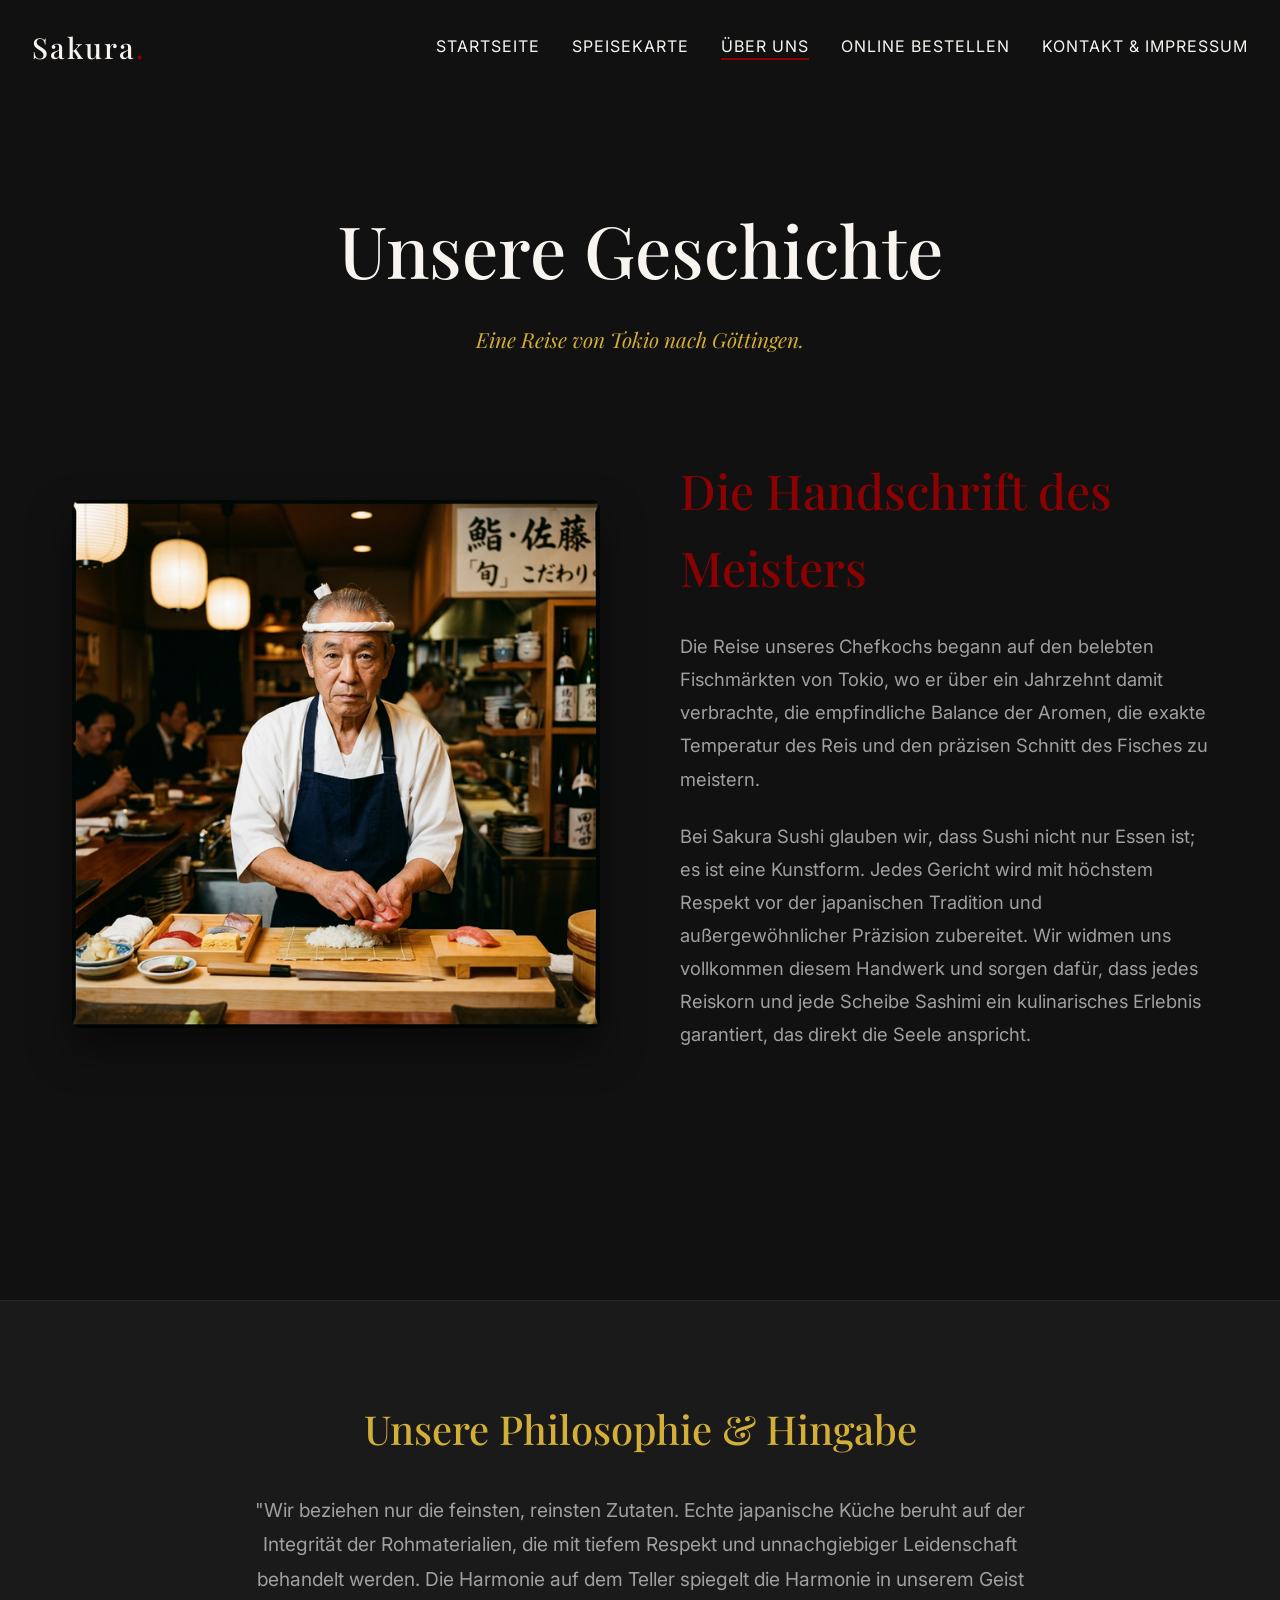
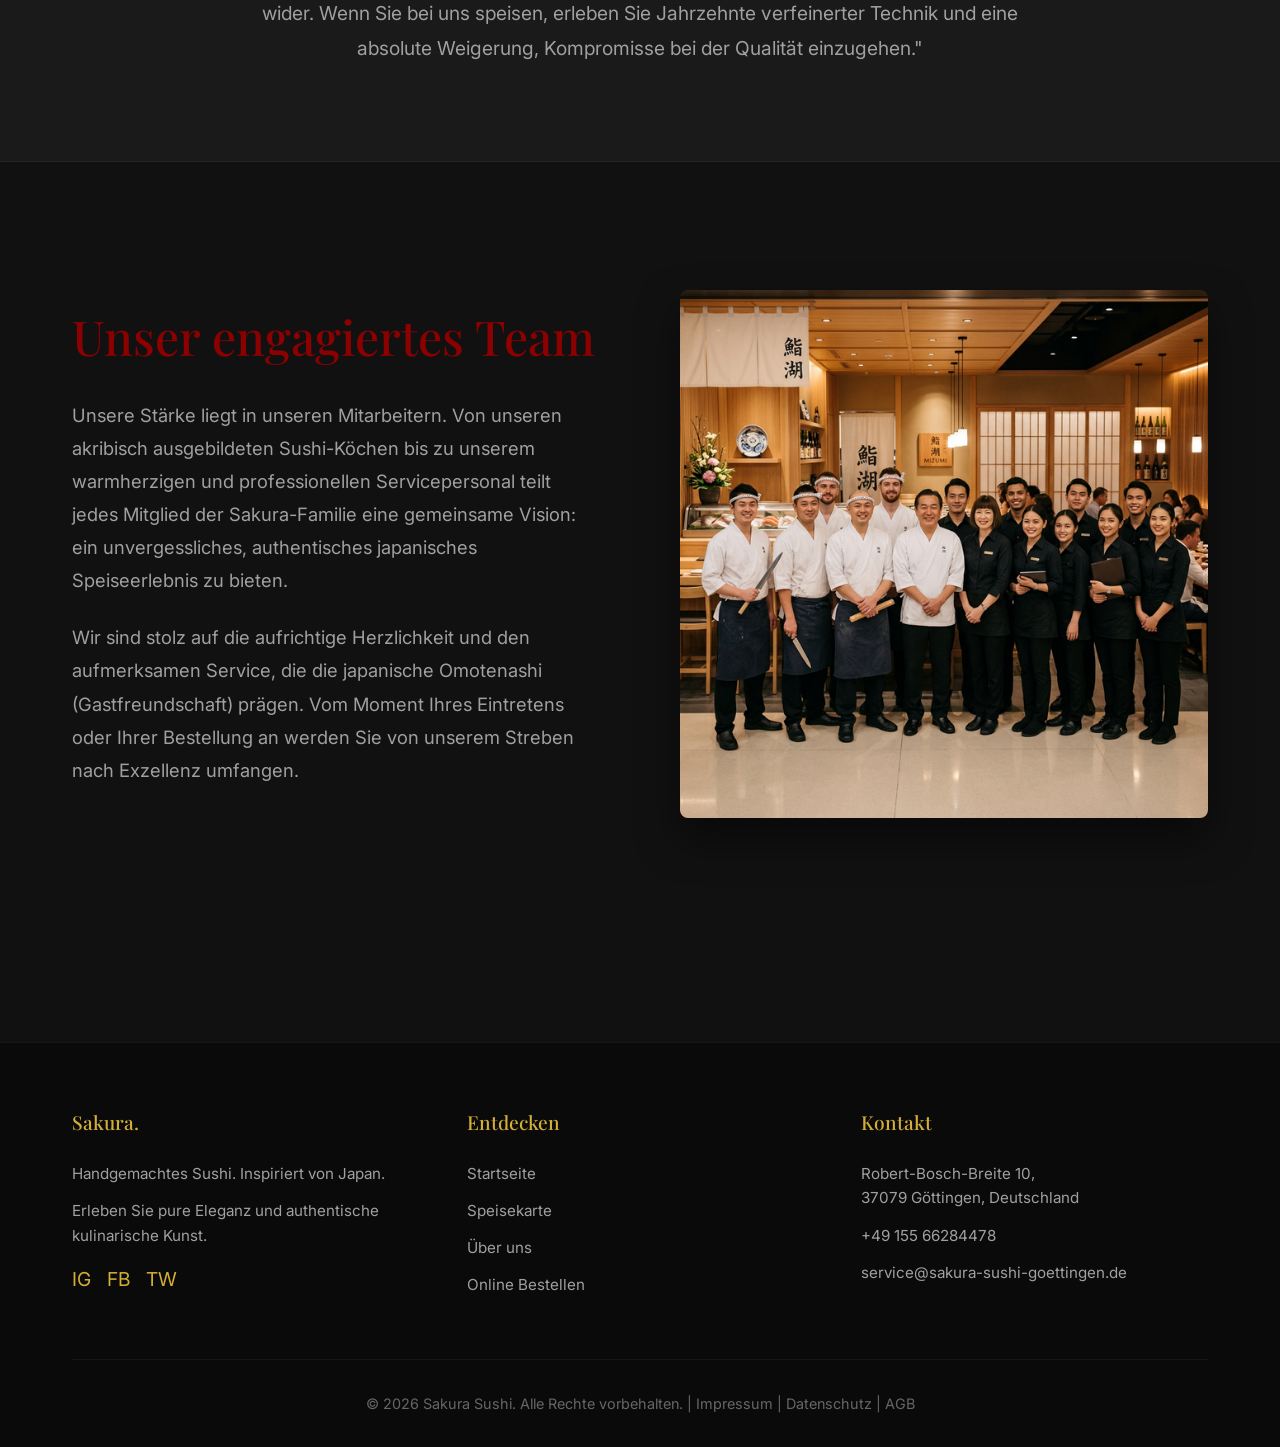
==== about.html @ 0550cc0d "Complete German translation and fix typos" ====
<!DOCTYPE html>
<html lang="de">

<head>
    <meta charset="UTF-8">
    <meta name="viewport" content="width=device-width, initial-scale=1.0">
    <title>Über uns | Sakura Sushi</title>
    <link rel="stylesheet" href="assets/css/style.css">
    <style>
        .about-hero {
            padding: 12rem 0 6rem;
            text-align: center;
        }

        .about-hero h2 {
            font-size: 4.5rem;
            color: var(--cream);
            margin-bottom: 1rem;
        }

        .about-hero p {
            color: var(--gold);
            font-size: 1.3rem;
            font-family: var(--font-heading);
            font-style: italic;
        }

        .about-grid {
            display: grid;
            grid-template-columns: 1fr 1fr;
            gap: 5rem;
            align-items: center;
            margin-bottom: 8rem;
        }

        .about-text h2 {
            font-size: 3rem;
            color: var(--bordeaux-red);
            margin-bottom: 1.5rem;
        }

        .about-text p {
            font-size: 1.15rem;
            line-height: 1.8;
            color: var(--text-muted);
            margin-bottom: 1.5rem;
        }

        .about-img {
            border-radius: 8px;
            overflow: hidden;
            box-shadow: 0 20px 40px rgba(0, 0, 0, 0.5);
        }

        .about-img img {
            width: 100%;
            height: auto;
            display: block;
        }

        .philosophy-banner {
            background-color: var(--dark-gray);
            padding: 6rem 0;
            margin-bottom: 8rem;
            text-align: center;
            border-top: 1px solid rgba(255, 255, 255, 0.05);
            border-bottom: 1px solid rgba(255, 255, 255, 0.05);
        }

        .philosophy-banner h3 {
            font-size: 2.5rem;
            color: var(--gold);
            margin-bottom: 2rem;
        }

        .philosophy-banner p {
            max-width: 800px;
            margin: 0 auto;
            font-size: 1.2rem;
            color: var(--text-muted);
            line-height: 1.8;
        }

        @media (max-width: 900px) {
            .about-grid {
                grid-template-columns: 1fr;
                gap: 3rem;
                margin-bottom: 4rem;
            }
        }
    </style>
</head>

<body>

    <nav class="navbar scrolled">
        <a href="index.html" class="nav-logo">
            <h1>Sakura<span>.</span></h1>
        </a>
        <div class="hamburger"><span></span><span></span><span></span></div>
        <ul class="nav-links">
            <li><a href="index.html">Startseite</a></li>
            <li><a href="menu.html">Speisekarte</a></li>
            <li><a href="about.html" class="active">Über uns</a></li>
            <li><a href="ordering.html">Online Bestellen</a></li>
            <li><a href="contact.html">Kontakt & Impressum</a></li>
        </ul>
    </nav>

    <header class="about-hero">
        <div class="container">
            <h2>Unsere Geschichte</h2>
            <p>Eine Reise von Tokio nach Göttingen.</p>
        </div>
    </header>

    <section class="section" style="padding-top: 0;">
        <div class="container">
            <!-- Story Part 1 -->
            <div class="about-grid">
                <div class="about-img">
                    <img src="assets/images/chef_portrait_1772541942251.png" alt="Chefkoch">
                </div>
                <div class="about-text">
                    <h2>Die Handschrift des Meisters</h2>
                    <p>Die Reise unseres Chefkochs begann auf den belebten Fischmärkten von Tokio, wo er über ein
                        Jahrzehnt damit verbrachte, die empfindliche Balance der Aromen, die exakte Temperatur des Reis
                        und den präzisen Schnitt des Fisches zu meistern.</p>
                    <p>Bei Sakura Sushi glauben wir, dass Sushi nicht nur Essen ist; es ist eine Kunstform. Jedes
                        Gericht wird mit höchstem Respekt vor der japanischen Tradition und außergewöhnlicher Präzision
                        zubereitet. Wir widmen uns vollkommen diesem Handwerk und sorgen dafür, dass jedes Reiskorn und
                        jede Scheibe Sashimi ein kulinarisches Erlebnis garantiert, das direkt die Seele anspricht.</p>
                </div>
            </div>

            <!-- Philosophy Banner -->
        </div>
    </section>

    <div class="philosophy-banner">
        <div class="container">
            <h3>Unsere Philosophie & Hingabe</h3>
            <p>"Wir beziehen nur die feinsten, reinsten Zutaten. Echte japanische Küche beruht auf der Integrität der
                Rohmaterialien, die mit tiefem Respekt und unnachgiebiger Leidenschaft behandelt werden. Die Harmonie
                auf dem Teller spiegelt die Harmonie in unserem Geist wider. Wenn Sie bei uns speisen, erleben Sie
                Jahrzehnte verfeinerter Technik und eine absolute Weigerung, Kompromisse bei der Qualität einzugehen."
            </p>
        </div>
    </div>

    <section class="section" style="padding-top: 0;">
        <div class="container">
            <!-- Story Part 2 (Team) -->
            <div class="about-grid" style="direction: rtl;">
                <div class="about-img" style="direction: ltr;">
                    <img src="assets/images/team_staff_photo_1772543063173.png" alt="Sakura Sushi Team">
                </div>
                <div class="about-text" style="direction: ltr;">
                    <h2>Unser engagiertes Team</h2>
                    <p>Unsere Stärke liegt in unseren Mitarbeitern. Von unseren akribisch ausgebildeten Sushi-Köchen bis
                        zu unserem warmherzigen und professionellen Servicepersonal teilt jedes Mitglied der
                        Sakura-Familie eine gemeinsame Vision: ein unvergessliches, authentisches japanisches
                        Speiseerlebnis zu bieten.</p>
                    <p>Wir sind stolz auf die aufrichtige Herzlichkeit und den aufmerksamen Service, die die japanische
                        Omotenashi (Gastfreundschaft) prägen. Vom Moment Ihres Eintretens oder Ihrer Bestellung an
                        werden Sie von unserem Streben nach Exzellenz umfangen.</p>
                </div>
            </div>
        </div>
    </section>

    <!-- Complete Footer -->
    <footer>
        <div class="container">
            <div class="footer-grid">
                <div class="footer-col">
                    <h4>Sakura.</h4>
                    <p>Handgemachtes Sushi. Inspiriert von Japan.</p>
                    <p>Erleben Sie pure Eleganz und authentische kulinarische Kunst.</p>
                    <div style="margin-top: 1rem; display: flex; gap: 1rem;">
                        <a href="#" style="color: var(--gold); font-size: 1.2rem;">IG</a>
                        <a href="#" style="color: var(--gold); font-size: 1.2rem;">FB</a>
                        <a href="#" style="color: var(--gold); font-size: 1.2rem;">TW</a>
                    </div>
                </div>
                <div class="footer-col">
                    <h4>Entdecken</h4>
                    <ul>
                        <li><a href="index.html">Startseite</a></li>
                        <li><a href="menu.html">Speisekarte</a></li>
                        <li><a href="about.html">Über uns</a></li>
                        <li><a href="ordering.html">Online Bestellen</a></li>
                    </ul>
                </div>
                <div class="footer-col">
                    <h4>Kontakt</h4>
                    <p>Robert-Bosch-Breite 10,<br>37079 Göttingen, Deutschland</p>
                    <p>+49 155 66284478</p>
                    <p><a href="mailto:info@webtech-agentur.de">service@sakura-sushi-goettingen.de</a></p>
                </div>
            </div>
            <div class="footer-bottom">
                <p>&copy; 2026 Sakura Sushi. Alle Rechte vorbehalten. | <a href="contact.html">Impressum</a> | <a
                        href="contact.html">Datenschutz</a> | <a href="contact.html">AGB</a></p>
            </div>
        </div>
    </footer>

    <script src="assets/js/main.js"></script>
</body>

</html>
---- assets/css/style.css ----
@import url('https://fonts.googleapis.com/css2?family=Inter:wght@300;400;500;600&family=Playfair+Display:ital,wght@0,400;0,500;0,600;0,700;1,400&display=swap');

:root {
  --deep-black: #111111;
  --bordeaux-red: #8B0000;
  --cream: #F8F5F0;
  --gold: #D4AF37;
  --dark-gray: #1a1a1a;
  --light-gray: #e8e5e0;
  --text-main: var(--cream);
  --text-muted: #a0a0a0;
  --font-heading: 'Playfair Display', serif;
  --font-body: 'Inter', sans-serif;
  --transition: all 0.3s ease;
}

* {
  margin: 0;
  padding: 0;
  box-sizing: border-box;
}

body {
  font-family: var(--font-body);
  background-color: var(--deep-black);
  color: var(--text-main);
  line-height: 1.6;
  overflow-x: hidden;
}

h1, h2, h3, h4, h5, h6 {
  font-family: var(--font-heading);
  font-weight: 500;
  margin-bottom: 1rem;
}

a {
  text-decoration: none;
  color: inherit;
  transition: var(--transition);
}

ul {
  list-style: none;
}

/* Utilities */
.container {
  max-width: 1200px;
  margin: 0 auto;
  padding: 0 2rem;
}

.section {
  padding: 6rem 0;
}

.text-center { text-align: center; }
.text-gold { color: var(--gold); }
.text-red { color: var(--bordeaux-red); }

/* Buttons */
.btn {
  display: inline-block;
  padding: 1rem 2rem;
  font-family: var(--font-heading);
  font-size: 1.1rem;
  cursor: pointer;
  transition: var(--transition);
  border: 1px solid transparent;
  background: transparent;
}

.btn-primary {
  background-color: var(--bordeaux-red);
  color: var(--cream);
}
.btn-primary:hover {
  background-color: #6b0000;
  transform: translateY(-2px);
}

.btn-outline {
  border-color: var(--gold);
  color: var(--gold);
}
.btn-outline:hover {
  background-color: var(--gold);
  color: var(--deep-black);
  transform: translateY(-2px);
}

/* Navbar */
.navbar {
  position: fixed;
  top: 0;
  left: 0;
  width: 100%;
  padding: 1.5rem 2rem;
  display: flex;
  justify-content: space-between;
  align-items: center;
  z-index: 1000;
  transition: var(--transition);
  background: transparent;
}
.navbar.scrolled {
  background: rgba(17, 17, 17, 0.95);
  backdrop-filter: blur(10px);
  padding: 1rem 2rem;
  border-bottom: 1px solid rgba(255, 255, 255, 0.05);
}

.nav-logo h1 {
  font-size: 1.8rem;
  color: var(--cream);
  margin-bottom: 0;
  letter-spacing: 2px;
}
.nav-logo span {
  color: var(--bordeaux-red);
}

.nav-links {
  display: flex;
  gap: 2rem;
}
.nav-links a {
  font-size: 1rem;
  text-transform: uppercase;
  letter-spacing: 1px;
  position: relative;
}
.nav-links a::after {
  content: '';
  position: absolute;
  width: 0;
  height: 2px;
  bottom: -4px;
  left: 0;
  background-color: var(--bordeaux-red);
  transition: var(--transition);
}
.nav-links a:hover::after,
.nav-links a.active::after {
  width: 100%;
}

.hamburger {
  display: none;
  cursor: pointer;
  flex-direction: column;
  gap: 6px;
}
.hamburger span {
  width: 30px;
  height: 2px;
  background: var(--cream);
  transition: var(--transition);
}

/* Hero Section (Split Screen) */
.hero {
  height: 100vh;
  display: flex;
  position: relative;
  overflow: hidden;
}
.hero-left {
  flex: 1;
  position: relative;
  clip-path: polygon(0 0, 100% 0, 85% 100%, 0% 100%);
  z-index: 1;
  transition: transform 0.1s linear;
}
.hero-left img {
  width: 100%;
  height: 100%;
  object-fit: cover;
  filter: brightness(0.8);
}
.hero-right {
  position: absolute;
  top: 0;
  right: 0;
  width: 60%;
  height: 100%;
  display: flex;
  flex-direction: column;
  justify-content: center;
  padding-left: 10%;
  padding-right: 5%;
  z-index: 0;
  background: linear-gradient(135deg, var(--deep-black) 0%, rgba(34,34,34, 0.9) 100%);
}
.hero-right h2 {
  font-size: 4.5rem;
  line-height: 1.1;
  margin-bottom: 1.5rem;
  color: var(--cream);
}
.hero-right h2 span {
  color: var(--bordeaux-red);
  font-style: italic;
}
.hero-right p {
  font-size: 1.2rem;
  color: var(--text-muted);
  margin-bottom: 2.5rem;
  max-width: 400px;
}
.hero-buttons {
  display: flex;
  gap: 1rem;
}

/* Intro Section */
.intro {
  background-color: var(--deep-black);
  position: relative;
  background-image: 
    radial-gradient(circle at 100% 100%, rgba(139, 0, 0, 0.05) 0%, transparent 40%),
    radial-gradient(circle at 0% 0%, rgba(212, 175, 55, 0.03) 0%, transparent 40%);
}
.intro .container {
  display: flex;
  align-items: center;
  gap: 4rem;
}
.intro-text {
  flex: 1;
}
.intro-text h2 {
  font-size: 3rem;
  color: var(--gold);
}
.intro-text p {
  font-size: 1.1rem;
  color: var(--text-muted);
  margin-bottom: 1.5rem;
}
.intro-image {
  flex: 1;
  border-radius: 4px;
  overflow: hidden;
}
.intro-image img {
  width: 100%;
  height: auto;
  display: block;
  filter: grayscale(20%) contrast(1.1);
}

/* Bestsellers */
.bestsellers {
  background-color: var(--dark-gray);
  padding: 5rem 0;
}
.section-header {
  text-align: center;
  margin-bottom: 4rem;
}
.section-header h2 {
  font-size: 3rem;
  color: var(--cream);
  display: inline-block;
  position: relative;
}
.section-header h2::after {
  content: '';
  position: absolute;
  bottom: -15px;
  left: 50%;
  transform: translateX(-50%);
  width: 60px;
  height: 3px;
  background-color: var(--bordeaux-red);
}

.card-grid {
  display: grid;
  grid-template-columns: repeat(auto-fit, minmax(300px, 1fr));
  gap: 2.5rem;
}
.menu-card {
  background: var(--deep-black);
  border-radius: 8px;
  overflow: hidden;
  transition: var(--transition);
  position: relative;
  border: 1px solid rgba(255,255,255,0.05);
}
.menu-card:hover {
  transform: translateY(-10px);
  box-shadow: 0 15px 30px rgba(0,0,0,0.5);
  border-color: rgba(212, 175, 55, 0.3);
}
.card-img {
  width: 100%;
  height: 250px;
  position: relative;
  overflow: hidden;
}
.card-img img {
  width: 100%;
  height: 100%;
  object-fit: cover;
  transition: transform 0.5s ease;
}
.menu-card:hover .card-img img {
  transform: scale(1.05);
}
.badge {
  position: absolute;
  top: 15px;
  right: 15px;
  background: var(--bordeaux-red);
  color: var(--cream);
  padding: 0.3rem 0.8rem;
  font-size: 0.8rem;
  text-transform: uppercase;
  letter-spacing: 1px;
  border-radius: 2px;
  font-weight: 600;
}
.card-content {
  padding: 1.5rem;
}
.card-title {
  display: flex;
  justify-content: space-between;
  align-items: center;
  margin-bottom: 0.5rem;
}
.card-title h3 {
  font-size: 1.4rem;
  margin-bottom: 0;
  color: var(--cream);
}
.card-price {
  font-family: var(--font-heading);
  color: var(--gold);
  font-size: 1.2rem;
}
.card-desc {
  color: var(--text-muted);
  font-size: 0.95rem;
  margin-bottom: 1.5rem;
}
.card-footer {
  display: flex;
  justify-content: space-between;
  align-items: center;
}
.btn-add {
  background: transparent;
  color: var(--cream);
  border: 1px solid var(--cream);
  padding: 0.5rem 1rem;
  font-family: 'Inter', sans-serif;
  cursor: pointer;
  transition: var(--transition);
  font-size: 0.9rem;
}
.btn-add:hover {
  background: var(--cream);
  color: var(--deep-black);
}

/* Reviews */
.reviews {
  padding: 6rem 0;
  text-align: center;
  background-color: var(--deep-black);
}
.review-container {
  display: flex;
  justify-content: center;
  gap: 2rem;
  flex-wrap: wrap;
  margin-top: 3rem;
}
.review-card {
  background: var(--dark-gray);
  padding: 2rem;
  max-width: 350px;
  border-radius: 4px;
  text-align: left;
  position: relative;
}
.review-card::before {
  content: '❝';
  font-size: 4rem;
  color: rgba(255,255,255,0.05);
  position: absolute;
  top: 5px;
  left: 15px;
  font-family: serif;
}
.review-text {
  font-style: italic;
  color: var(--text-muted);
  margin-bottom: 1.5rem;
  position: relative;
  z-index: 1;
}
.review-author {
  color: var(--gold);
  font-weight: 600;
  font-size: 1rem;
}

/* Final CTA */
.final-cta {
  background: linear-gradient(rgba(17,17,17,0.8), rgba(17,17,17,0.9)), url('../images/restaurant_interior_1772541957072.png') no-repeat center center/cover;
  padding: 8rem 0;
  text-align: center;
}
.final-cta h2 {
  font-size: 3.5rem;
  margin-bottom: 1.5rem;
}
.final-cta p {
  font-size: 1.2rem;
  margin-bottom: 2.5rem;
  color: var(--text-muted);
}

/* Footer */
footer {
  background: #0a0a0a;
  padding: 4rem 0 2rem;
  border-top: 1px solid rgba(255,255,255,0.05);
}
.footer-grid {
  display: grid;
  grid-template-columns: repeat(auto-fit, minmax(200px, 1fr));
  gap: 3rem;
  margin-bottom: 3rem;
}
.footer-col h4 {
  color: var(--gold);
  margin-bottom: 1.5rem;
  font-size: 1.2rem;
}
.footer-col p, .footer-col ul li {
  color: var(--text-muted);
  margin-bottom: 0.8rem;
  font-size: 0.95rem;
}
.footer-col ul li a:hover {
  color: var(--cream);
}
.footer-bottom {
  text-align: center;
  padding-top: 2rem;
  border-top: 1px solid rgba(255,255,255,0.05);
  color: #666;
  font-size: 0.9rem;
}

/* Sticky Order Button (Mobile) */
.mobile-sticky-order {
  display: none;
  position: fixed;
  bottom: 0;
  left: 0;
  width: 100%;
  background: var(--bordeaux-red);
  color: var(--cream);
  text-align: center;
  padding: 1rem;
  font-family: var(--font-heading);
  font-size: 1.2rem;
  z-index: 999;
  text-transform: uppercase;
  letter-spacing: 1px;
}

/* Responsive */
@media (max-width: 900px) {
  .hero {
    flex-direction: column;
  }
  .hero-left {
    clip-path: none;
    height: 50vh;
    flex: none;
  }
  .hero-right {
    position: relative;
    width: 100%;
    height: 50vh;
    padding: 3rem 2rem;
    align-items: center;
    text-align: center;
    background: var(--deep-black);
  }
  .hero-right h2 {
    font-size: 3rem;
  }
  .intro .container {
    flex-direction: column;
  }
  .hamburger {
    display: flex;
  }
  .nav-links {
    position: fixed;
    top: 70px;
    left: -100%;
    width: 100%;
    height: calc(100vh - 70px);
    background: rgba(17, 17, 17, 0.98);
    flex-direction: column;
    align-items: center;
    justify-content: center;
    transition: 0.4s;
  }
  .nav-links.active {
    left: 0;
  }
  .mobile-sticky-order {
    display: block;
  }
  body {
    padding-bottom: 60px; /* space for sticky button */
  }
}
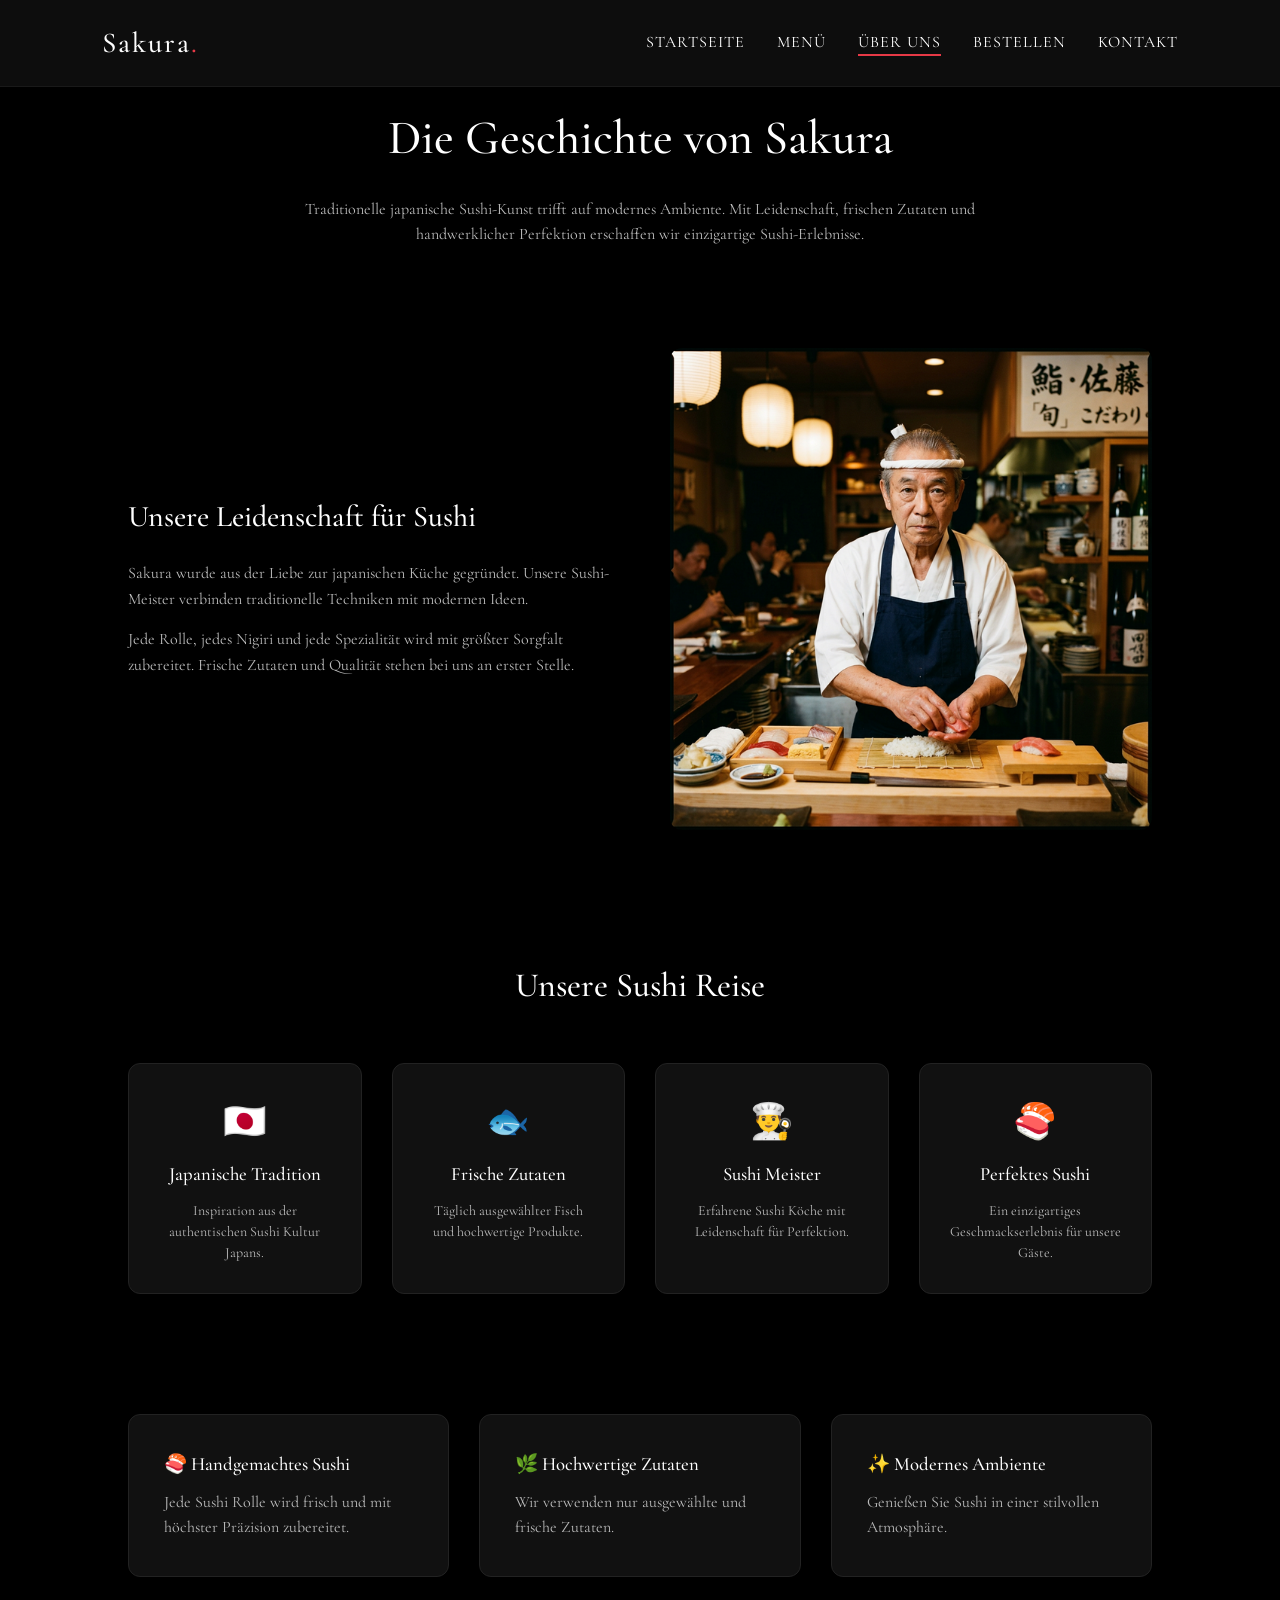
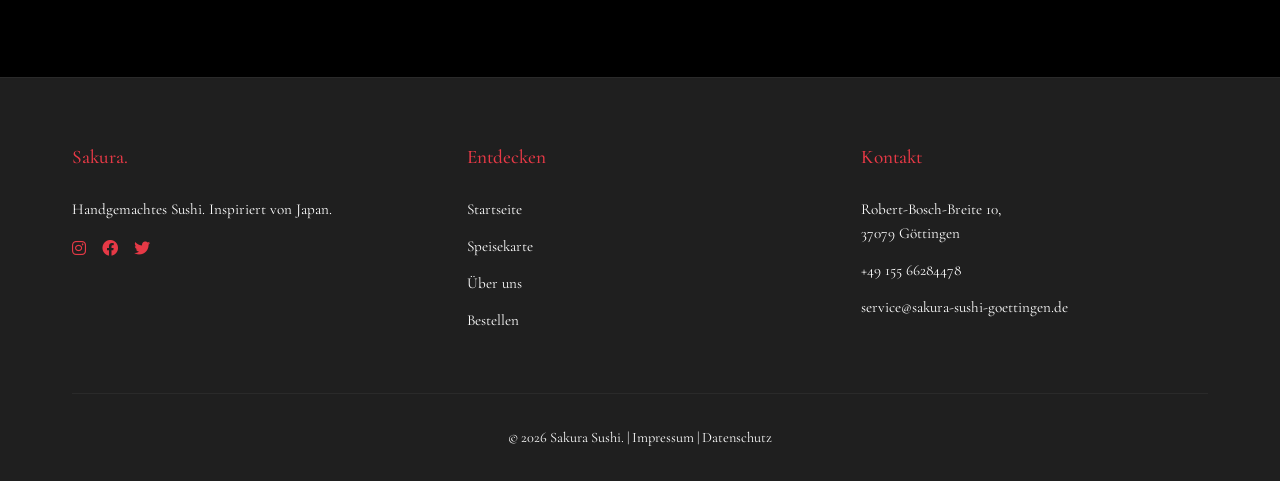
==== commit 989c462d: "Website Design Update - Kontaktseite Sakura Layout" ====
--- a/about.html
+++ b/about.html
@@ -6,92 +6,10 @@
     <meta name="viewport" content="width=device-width, initial-scale=1.0">
     <title>Über uns | Sakura Sushi</title>
     <link rel="stylesheet" href="assets/css/style.css">
-    <style>
-        .about-hero {
-            padding: 12rem 0 6rem;
-            text-align: center;
-        }
-
-        .about-hero h2 {
-            font-size: 4.5rem;
-            color: var(--cream);
-            margin-bottom: 1rem;
-        }
-
-        .about-hero p {
-            color: var(--gold);
-            font-size: 1.3rem;
-            font-family: var(--font-heading);
-            font-style: italic;
-        }
-
-        .about-grid {
-            display: grid;
-            grid-template-columns: 1fr 1fr;
-            gap: 5rem;
-            align-items: center;
-            margin-bottom: 8rem;
-        }
-
-        .about-text h2 {
-            font-size: 3rem;
-            color: var(--bordeaux-red);
-            margin-bottom: 1.5rem;
-        }
-
-        .about-text p {
-            font-size: 1.15rem;
-            line-height: 1.8;
-            color: var(--text-muted);
-            margin-bottom: 1.5rem;
-        }
-
-        .about-img {
-            border-radius: 8px;
-            overflow: hidden;
-            box-shadow: 0 20px 40px rgba(0, 0, 0, 0.5);
-        }
-
-        .about-img img {
-            width: 100%;
-            height: auto;
-            display: block;
-        }
-
-        .philosophy-banner {
-            background-color: var(--dark-gray);
-            padding: 6rem 0;
-            margin-bottom: 8rem;
-            text-align: center;
-            border-top: 1px solid rgba(255, 255, 255, 0.05);
-            border-bottom: 1px solid rgba(255, 255, 255, 0.05);
-        }
-
-        .philosophy-banner h3 {
-            font-size: 2.5rem;
-            color: var(--gold);
-            margin-bottom: 2rem;
-        }
-
-        .philosophy-banner p {
-            max-width: 800px;
-            margin: 0 auto;
-            font-size: 1.2rem;
-            color: var(--text-muted);
-            line-height: 1.8;
-        }
-
-        @media (max-width: 900px) {
-            .about-grid {
-                grid-template-columns: 1fr;
-                gap: 3rem;
-                margin-bottom: 4rem;
-            }
-        }
-    </style>
+    <link rel="stylesheet" href="https://cdnjs.cloudflare.com/ajax/libs/font-awesome/6.0.0/css/all.min.css">
 </head>
 
-<body>
+<body style="background:#000;">
 
     <nav class="navbar scrolled">
         <a href="index.html" class="nav-logo">
@@ -100,87 +18,119 @@
         <div class="hamburger"><span></span><span></span><span></span></div>
         <ul class="nav-links">
             <li><a href="index.html">Startseite</a></li>
-            <li><a href="menu.html">Speisekarte</a></li>
+            <li><a href="menu.html">Menü</a></li>
             <li><a href="about.html" class="active">Über uns</a></li>
-            <li><a href="ordering.html">Online Bestellen</a></li>
-            <li><a href="contact.html">Kontakt & Impressum</a></li>
+            <li><a href="ordering.html">Bestellen</a></li>
+            <li><a href="contact.html">Kontakt</a></li>
         </ul>
     </nav>
 
-    <header class="about-hero">
-        <div class="container">
-            <h2>Unsere Geschichte</h2>
-            <p>Eine Reise von Tokio nach Göttingen.</p>
+    <section class="about">
+
+        <!-- HERO -->
+        <div class="about-hero">
+
+            <h1>Die Geschichte von Sakura</h1>
+
+            <p>
+                Traditionelle japanische Sushi-Kunst trifft auf modernes Ambiente.
+                Mit Leidenschaft, frischen Zutaten und handwerklicher Perfektion
+                erschaffen wir einzigartige Sushi-Erlebnisse.
+            </p>
+
         </div>
-    </header>
 
-    <section class="section" style="padding-top: 0;">
-        <div class="container">
-            <!-- Story Part 1 -->
-            <div class="about-grid">
-                <div class="about-img">
-                    <img src="assets/images/chef_portrait_1772541942251.png" alt="Chefkoch">
-                </div>
-                <div class="about-text">
-                    <h2>Die Handschrift des Meisters</h2>
-                    <p>Die Reise unseres Chefkochs begann auf den belebten Fischmärkten von Tokio, wo er über ein
-                        Jahrzehnt damit verbrachte, die empfindliche Balance der Aromen, die exakte Temperatur des Reis
-                        und den präzisen Schnitt des Fisches zu meistern.</p>
-                    <p>Bei Sakura Sushi glauben wir, dass Sushi nicht nur Essen ist; es ist eine Kunstform. Jedes
-                        Gericht wird mit höchstem Respekt vor der japanischen Tradition und außergewöhnlicher Präzision
-                        zubereitet. Wir widmen uns vollkommen diesem Handwerk und sorgen dafür, dass jedes Reiskorn und
-                        jede Scheibe Sashimi ein kulinarisches Erlebnis garantiert, das direkt die Seele anspricht.</p>
-                </div>
+        <!-- STORY -->
+        <div class="about-story">
+
+            <div class="story-text">
+                <h2>Unsere Leidenschaft für Sushi</h2>
+                <p>
+                    Sakura wurde aus der Liebe zur japanischen Küche gegründet.
+                    Unsere Sushi-Meister verbinden traditionelle Techniken
+                    mit modernen Ideen.
+                </p>
+                <p>
+                    Jede Rolle, jedes Nigiri und jede Spezialität wird
+                    mit größter Sorgfalt zubereitet.
+                    Frische Zutaten und Qualität stehen bei uns an erster Stelle.
+                </p>
             </div>
 
-            <!-- Philosophy Banner -->
+            <div class="story-image">
+                <img src="assets/images/chef_portrait_1772541942251.png" alt="Sushi Chef">
+            </div>
+
         </div>
+
+        <!-- SUSHI REISE -->
+        <div class="timeline-section">
+
+            <h2>Unsere Sushi Reise</h2>
+
+            <div class="timeline">
+
+                <div class="timeline-item">
+                    <span>🇯🇵</span>
+                    <h3>Japanische Tradition</h3>
+                    <p>Inspiration aus der authentischen Sushi Kultur Japans.</p>
+                </div>
+
+                <div class="timeline-item">
+                    <span>🐟</span>
+                    <h3>Frische Zutaten</h3>
+                    <p>Täglich ausgewählter Fisch und hochwertige Produkte.</p>
+                </div>
+
+                <div class="timeline-item">
+                    <span>👨‍🍳</span>
+                    <h3>Sushi Meister</h3>
+                    <p>Erfahrene Sushi Köche mit Leidenschaft für Perfektion.</p>
+                </div>
+
+                <div class="timeline-item">
+                    <span>🍣</span>
+                    <h3>Perfektes Sushi</h3>
+                    <p>Ein einzigartiges Geschmackserlebnis für unsere Gäste.</p>
+                </div>
+
+            </div>
+
+        </div>
+
+        <!-- FEATURES -->
+        <div class="features">
+
+            <div class="feature-box">
+                <h3>🍣 Handgemachtes Sushi</h3>
+                <p>Jede Sushi Rolle wird frisch und mit höchster Präzision zubereitet.</p>
+            </div>
+
+            <div class="feature-box">
+                <h3>🌿 Hochwertige Zutaten</h3>
+                <p>Wir verwenden nur ausgewählte und frische Zutaten.</p>
+            </div>
+
+            <div class="feature-box">
+                <h3>✨ Modernes Ambiente</h3>
+                <p>Genießen Sie Sushi in einer stilvollen Atmosphäre.</p>
+            </div>
+
+        </div>
+
     </section>
 
-    <div class="philosophy-banner">
-        <div class="container">
-            <h3>Unsere Philosophie & Hingabe</h3>
-            <p>"Wir beziehen nur die feinsten, reinsten Zutaten. Echte japanische Küche beruht auf der Integrität der
-                Rohmaterialien, die mit tiefem Respekt und unnachgiebiger Leidenschaft behandelt werden. Die Harmonie
-                auf dem Teller spiegelt die Harmonie in unserem Geist wider. Wenn Sie bei uns speisen, erleben Sie
-                Jahrzehnte verfeinerter Technik und eine absolute Weigerung, Kompromisse bei der Qualität einzugehen."
-            </p>
-        </div>
-    </div>
-
-    <section class="section" style="padding-top: 0;">
-        <div class="container">
-            <!-- Story Part 2 (Team) -->
-            <div class="about-grid" style="direction: rtl;">
-                <div class="about-img" style="direction: ltr;">
-                    <img src="assets/images/team_staff_photo_1772543063173.png" alt="Sakura Sushi Team">
-                </div>
-                <div class="about-text" style="direction: ltr;">
-                    <h2>Unser engagiertes Team</h2>
-                    <p>Unsere Stärke liegt in unseren Mitarbeitern. Von unseren akribisch ausgebildeten Sushi-Köchen bis
-                        zu unserem warmherzigen und professionellen Servicepersonal teilt jedes Mitglied der
-                        Sakura-Familie eine gemeinsame Vision: ein unvergessliches, authentisches japanisches
-                        Speiseerlebnis zu bieten.</p>
-                    <p>Wir sind stolz auf die aufrichtige Herzlichkeit und den aufmerksamen Service, die die japanische
-                        Omotenashi (Gastfreundschaft) prägen. Vom Moment Ihres Eintretens oder Ihrer Bestellung an
-                        werden Sie von unserem Streben nach Exzellenz umfangen.</p>
-                </div>
-            </div>
-        </div>
-    </section>
-
-    <!-- Complete Footer -->
+    <!-- Footer -->
     <footer>
         <div class="container">
             <div class="footer-grid">
                 <div class="footer-col">
                     <h4>Sakura.</h4>
                     <p>Handgemachtes Sushi. Inspiriert von Japan.</p>
-                    <p>Erleben Sie pure Eleganz und authentische kulinarische Kunst.</p>
                     <div style="margin-top: 1rem; display: flex; gap: 1rem;">
-                        <a href="#" style="color: var(--gold); font-size: 1.2rem;">IG</a>
-                        <a href="#" style="color: var(--gold); font-size: 1.2rem;">FB</a>
-                        <a href="#" style="color: var(--gold); font-size: 1.2rem;">TW</a>
+                        <a href="#" class="text-gold"><i class="fab fa-instagram"></i></a>
+                        <a href="#" class="text-gold"><i class="fab fa-facebook"></i></a>
+                        <a href="#" class="text-gold"><i class="fab fa-twitter"></i></a>
                     </div>
                 </div>
                 <div class="footer-col">
@@ -189,19 +139,19 @@
                         <li><a href="index.html">Startseite</a></li>
                         <li><a href="menu.html">Speisekarte</a></li>
                         <li><a href="about.html">Über uns</a></li>
-                        <li><a href="ordering.html">Online Bestellen</a></li>
+                        <li><a href="ordering.html">Bestellen</a></li>
                     </ul>
                 </div>
                 <div class="footer-col">
                     <h4>Kontakt</h4>
-                    <p>Robert-Bosch-Breite 10,<br>37079 Göttingen, Deutschland</p>
+                    <p>Robert-Bosch-Breite 10,<br>37079 Göttingen</p>
                     <p>+49 155 66284478</p>
-                    <p><a href="mailto:info@webtech-agentur.de">service@sakura-sushi-goettingen.de</a></p>
+                    <p><a href="mailto:service@sakura-sushi-goettingen.de">service@sakura-sushi-goettingen.de</a></p>
                 </div>
             </div>
             <div class="footer-bottom">
-                <p>&copy; 2026 Sakura Sushi. Alle Rechte vorbehalten. | <a href="contact.html">Impressum</a> | <a
-                        href="contact.html">Datenschutz</a> | <a href="contact.html">AGB</a></p>
+                <p>&copy; 2026 Sakura Sushi. | <a href="contact.html">Impressum</a> | <a
+                        href="contact.html">Datenschutz</a></p>
             </div>
         </div>
     </footer>
--- a/assets/css/style.css
+++ b/assets/css/style.css
@@ -1,16 +1,18 @@
-@import url('https://fonts.googleapis.com/css2?family=Inter:wght@300;400;500;600&family=Playfair+Display:ital,wght@0,400;0,500;0,600;0,700;1,400&display=swap');
+@import url('https://fonts.googleapis.com/css2?family=Cormorant+Garamond:ital,wght@0,300;0,400;0,500;0,600;0,700;1,400;1,500&family=Inter:wght@300;400;500;600&family=Poppins:wght@300;400;600&display=swap');
 
 :root {
-  --deep-black: #111111;
-  --bordeaux-red: #8B0000;
-  --cream: #F8F5F0;
-  --gold: #D4AF37;
-  --dark-gray: #1a1a1a;
-  --light-gray: #e8e5e0;
-  --text-main: var(--cream);
-  --text-muted: #a0a0a0;
-  --font-heading: 'Playfair Display', serif;
-  --font-body: 'Inter', sans-serif;
+  --deep-black: #1f1f1f;
+  --bordeaux-red: #e63946;
+  --cream: #ffffff;
+  --gold: #e63946;
+  /* Mapping gold to accent red for consistency */
+  --dark-gray: #1f1f1f;
+  --light-gray: #eeeeee;
+  --text-main: #1f1f1f;
+  --text-muted: #4a4a4a;
+  --font-heading: 'Angelica', 'Cormorant Garamond', 'Playfair Display', serif;
+  --font-body: 'Angelica', 'Cormorant Garamond', 'Inter', serif;
+  --font-hero: 'Angelica', 'Cormorant Garamond', 'Poppins', serif;
   --transition: all 0.3s ease;
 }
 
@@ -21,14 +23,19 @@
 }
 
 body {
-  font-family: var(--font-body);
-  background-color: var(--deep-black);
+  font-family: 'Angelica', 'Cormorant Garamond', 'Inter', serif;
+  background-color: var(--cream);
   color: var(--text-main);
   line-height: 1.6;
   overflow-x: hidden;
 }
 
-h1, h2, h3, h4, h5, h6 {
+h1,
+h2,
+h3,
+h4,
+h5,
+h6 {
   font-family: var(--font-heading);
   font-weight: 500;
   margin-bottom: 1rem;
@@ -55,9 +62,17 @@
   padding: 6rem 0;
 }
 
-.text-center { text-align: center; }
-.text-gold { color: var(--gold); }
-.text-red { color: var(--bordeaux-red); }
+.text-center {
+  text-align: center;
+}
+
+.text-gold {
+  color: var(--gold);
+}
+
+.text-red {
+  color: var(--bordeaux-red);
+}
 
 /* Buttons */
 .btn {
@@ -75,6 +90,7 @@
   background-color: var(--bordeaux-red);
   color: var(--cream);
 }
+
 .btn-primary:hover {
   background-color: #6b0000;
   transform: translateY(-2px);
@@ -84,39 +100,44 @@
   border-color: var(--gold);
   color: var(--gold);
 }
+
 .btn-outline:hover {
   background-color: var(--gold);
   color: var(--deep-black);
   transform: translateY(-2px);
 }
 
-/* Navbar */
+/* Navbar - Dark Immersive Style */
+/* HEADER - Fixed for Glass Hero */
 .navbar {
   position: fixed;
+  width: 100%;
   top: 0;
   left: 0;
-  width: 100%;
-  padding: 1.5rem 2rem;
+  border-bottom: 1px solid rgba(255, 255, 255, 0.05);
   display: flex;
   justify-content: space-between;
   align-items: center;
+  padding: 20px 8%;
   z-index: 1000;
   transition: var(--transition);
-  background: transparent;
-}
+  background: rgba(17, 17, 17, 0.8);
+  backdrop-filter: blur(8px);
+  -webkit-backdrop-filter: blur(8px);
+}
+
 .navbar.scrolled {
   background: rgba(17, 17, 17, 0.95);
-  backdrop-filter: blur(10px);
-  padding: 1rem 2rem;
-  border-bottom: 1px solid rgba(255, 255, 255, 0.05);
+  padding: 15px 8%;
 }
 
 .nav-logo h1 {
   font-size: 1.8rem;
-  color: var(--cream);
+  color: white;
   margin-bottom: 0;
   letter-spacing: 2px;
 }
+
 .nav-logo span {
   color: var(--bordeaux-red);
 }
@@ -125,12 +146,15 @@
   display: flex;
   gap: 2rem;
 }
+
 .nav-links a {
+  color: #ffffff;
   font-size: 1rem;
   text-transform: uppercase;
   letter-spacing: 1px;
   position: relative;
 }
+
 .nav-links a::after {
   content: '';
   position: absolute;
@@ -141,6 +165,7 @@
   background-color: var(--bordeaux-red);
   transition: var(--transition);
 }
+
 .nav-links a:hover::after,
 .nav-links a.active::after {
   width: 100%;
@@ -152,6 +177,7 @@
   flex-direction: column;
   gap: 6px;
 }
+
 .hamburger span {
   width: 30px;
   height: 2px;
@@ -159,91 +185,215 @@
   transition: var(--transition);
 }
 
-/* Hero Section (Split Screen) */
+/* HERO - Frosted Glass Box Layout */
 .hero {
   height: 100vh;
   display: flex;
-  position: relative;
+  align-items: center;
+  justify-content: center;
+  padding: 40px;
+  background: linear-gradient(rgba(0, 0, 0, 0.6), rgba(0, 0, 0, 0.7)), url('../images/sushi_sashimi_1772541924274.png');
+  background-size: cover;
+  background-position: center;
+  color: white;
+  text-align: center;
+  font-family: var(--font-hero);
+}
+
+.hero-box {
+  max-width: 650px;
+  backdrop-filter: blur(15px);
+  -webkit-backdrop-filter: blur(15px);
+  background: rgba(255, 255, 255, 0.03);
+  padding: 60px;
+  border-radius: 30px;
+  border: 1px solid rgba(255, 255, 255, 0.08);
+  box-shadow: 0 30px 60px rgba(0, 0, 0, 0.4);
+}
+
+.hero h1 {
+  font-size: 56px;
+  margin-bottom: 20px;
+  line-height: 1.2;
+  font-weight: 600;
+  color: white;
+}
+
+.hero p {
+  font-size: 18px;
+  line-height: 1.6;
+  margin-bottom: 40px;
+  color: #eeeeee;
+}
+
+/* BUTTONS */
+.buttons {
+  display: flex;
+  gap: 20px;
+  justify-content: center;
+}
+
+.btn-menu {
+  padding: 14px 32px;
+  border-radius: 40px;
+  background: var(--bordeaux-red);
+  color: white;
+  font-weight: 600;
+  text-decoration: none;
+  transition: var(--transition);
+  display: flex;
+  align-items: center;
+  gap: 12px;
+}
+
+.btn-menu:hover {
+  background: #ff4d5a;
+  transform: translateY(-3px);
+  box-shadow: 0 10px 25px rgba(230, 57, 70, 0.3);
+}
+
+.btn-reserve {
+  padding: 14px 32px;
+  border-radius: 40px;
+  border: 2px solid white;
+  color: white;
+  font-weight: 600;
+  text-decoration: none;
+  transition: var(--transition);
+  display: flex;
+  align-items: center;
+  gap: 12px;
+}
+
+.btn-reserve:hover {
+  background: white;
+  color: #111111;
+  transform: translateY(-3px);
+}
+
+@media (max-width: 768px) {
+  .hero-box {
+    padding: 40px 20px;
+  }
+
+  .hero h1 {
+    font-size: 38px;
+  }
+
+  .buttons {
+    flex-direction: column;
+  }
+
+  .btn-menu,
+  .btn-reserve {
+    justify-content: center;
+  }
+}
+
+/* POPULAR SUSHI SECTION */
+.popular-sushi {
+  padding: 100px 10%;
+  background: #0f0f0f;
+  text-align: center;
+  color: white;
+}
+
+.popular-sushi h2 {
+  font-size: 40px;
+  margin-bottom: 50px;
+  font-weight: 600;
+  font-family: var(--font-hero);
+}
+
+.sushi-grid {
+  display: grid;
+  grid-template-columns: repeat(auto-fit, minmax(250px, 1fr));
+  gap: 35px;
+  max-width: 1200px;
+  margin: 0 auto;
+}
+
+.sushi-card {
+  background: #1b1b1b;
+  border-radius: 20px;
   overflow: hidden;
-}
-.hero-left {
-  flex: 1;
-  position: relative;
-  clip-path: polygon(0 0, 100% 0, 85% 100%, 0% 100%);
-  z-index: 1;
-  transition: transform 0.1s linear;
-}
-.hero-left img {
+  transition: var(--transition);
+  cursor: pointer;
+  border: 1px solid rgba(255, 255, 255, 0.05);
+}
+
+.sushi-card img {
   width: 100%;
-  height: 100%;
+  height: 220px;
   object-fit: cover;
-  filter: brightness(0.8);
-}
-.hero-right {
-  position: absolute;
-  top: 0;
-  right: 0;
-  width: 60%;
-  height: 100%;
-  display: flex;
-  flex-direction: column;
-  justify-content: center;
-  padding-left: 10%;
-  padding-right: 5%;
-  z-index: 0;
-  background: linear-gradient(135deg, var(--deep-black) 0%, rgba(34,34,34, 0.9) 100%);
-}
-.hero-right h2 {
-  font-size: 4.5rem;
-  line-height: 1.1;
-  margin-bottom: 1.5rem;
-  color: var(--cream);
-}
-.hero-right h2 span {
-  color: var(--bordeaux-red);
-  font-style: italic;
-}
-.hero-right p {
-  font-size: 1.2rem;
-  color: var(--text-muted);
-  margin-bottom: 2.5rem;
-  max-width: 400px;
-}
-.hero-buttons {
-  display: flex;
-  gap: 1rem;
-}
+  transition: 0.5s ease;
+}
+
+.sushi-card h3 {
+  padding: 25px;
+  font-size: 20px;
+  margin-bottom: 0;
+  color: white;
+  font-family: var(--font-hero);
+}
+
+.sushi-card:hover {
+  transform: translateY(-12px);
+  box-shadow: 0 20px 50px rgba(0, 0, 0, 0.6);
+  border-color: rgba(230, 57, 70, 0.3);
+}
+
+.sushi-card:hover img {
+  transform: scale(1.1);
+}
+
+@media (max-width: 900px) {
+  .popular-sushi {
+    padding: 80px 5%;
+  }
+
+  .popular-sushi h2 {
+    font-size: 32px;
+  }
+}
+
 
 /* Intro Section */
 .intro {
   background-color: var(--deep-black);
   position: relative;
-  background-image: 
+  background-image:
     radial-gradient(circle at 100% 100%, rgba(139, 0, 0, 0.05) 0%, transparent 40%),
     radial-gradient(circle at 0% 0%, rgba(212, 175, 55, 0.03) 0%, transparent 40%);
 }
+
 .intro .container {
   display: flex;
   align-items: center;
   gap: 4rem;
 }
+
 .intro-text {
   flex: 1;
 }
+
 .intro-text h2 {
   font-size: 3rem;
   color: var(--gold);
 }
+
 .intro-text p {
   font-size: 1.1rem;
   color: var(--text-muted);
   margin-bottom: 1.5rem;
 }
+
 .intro-image {
   flex: 1;
   border-radius: 4px;
   overflow: hidden;
 }
+
 .intro-image img {
   width: 100%;
   height: auto;
@@ -256,16 +406,19 @@
   background-color: var(--dark-gray);
   padding: 5rem 0;
 }
+
 .section-header {
   text-align: center;
   margin-bottom: 4rem;
 }
+
 .section-header h2 {
   font-size: 3rem;
-  color: var(--cream);
+  color: var(--deep-black);
   display: inline-block;
   position: relative;
 }
+
 .section-header h2::after {
   content: '';
   position: absolute;
@@ -282,34 +435,40 @@
   grid-template-columns: repeat(auto-fit, minmax(300px, 1fr));
   gap: 2.5rem;
 }
+
 .menu-card {
-  background: var(--deep-black);
+  background: var(--light-gray);
   border-radius: 8px;
   overflow: hidden;
   transition: var(--transition);
   position: relative;
-  border: 1px solid rgba(255,255,255,0.05);
-}
+  border: 1px solid rgba(0, 0, 0, 0.05);
+}
+
 .menu-card:hover {
   transform: translateY(-10px);
-  box-shadow: 0 15px 30px rgba(0,0,0,0.5);
+  box-shadow: 0 15px 30px rgba(0, 0, 0, 0.5);
   border-color: rgba(212, 175, 55, 0.3);
 }
+
 .card-img {
   width: 100%;
   height: 250px;
   position: relative;
   overflow: hidden;
 }
+
 .card-img img {
   width: 100%;
   height: 100%;
   object-fit: cover;
   transition: transform 0.5s ease;
 }
+
 .menu-card:hover .card-img img {
   transform: scale(1.05);
 }
+
 .badge {
   position: absolute;
   top: 15px;
@@ -323,35 +482,42 @@
   border-radius: 2px;
   font-weight: 600;
 }
+
 .card-content {
   padding: 1.5rem;
 }
+
 .card-title {
   display: flex;
   justify-content: space-between;
   align-items: center;
   margin-bottom: 0.5rem;
 }
+
 .card-title h3 {
   font-size: 1.4rem;
   margin-bottom: 0;
   color: var(--cream);
 }
+
 .card-price {
   font-family: var(--font-heading);
   color: var(--gold);
   font-size: 1.2rem;
 }
+
 .card-desc {
   color: var(--text-muted);
   font-size: 0.95rem;
   margin-bottom: 1.5rem;
 }
+
 .card-footer {
   display: flex;
   justify-content: space-between;
   align-items: center;
 }
+
 .btn-add {
   background: transparent;
   color: var(--cream);
@@ -362,6 +528,7 @@
   transition: var(--transition);
   font-size: 0.9rem;
 }
+
 .btn-add:hover {
   background: var(--cream);
   color: var(--deep-black);
@@ -369,94 +536,151 @@
 
 /* Reviews */
 .reviews {
-  padding: 6rem 0;
-  text-align: center;
-  background-color: var(--deep-black);
-}
-.review-container {
+
+  background: #000;
+  padding: 100px 10%;
+  text-align: center;
+
+}
+
+.reviews h2 {
+
+  color: white;
+  font-size: 38px;
+  margin-bottom: 10px;
+
+}
+
+.reviews-sub {
+
+  color: #aaa;
+  margin-bottom: 60px;
+
+}
+
+.reviews-grid {
+
   display: flex;
   justify-content: center;
-  gap: 2rem;
+  gap: 25px;
   flex-wrap: wrap;
-  margin-top: 3rem;
-}
+
+}
+
 .review-card {
-  background: var(--dark-gray);
-  padding: 2rem;
-  max-width: 350px;
-  border-radius: 4px;
-  text-align: left;
-  position: relative;
-}
-.review-card::before {
-  content: '❝';
-  font-size: 4rem;
-  color: rgba(255,255,255,0.05);
-  position: absolute;
-  top: 5px;
-  left: 15px;
-  font-family: serif;
-}
+
+  background: #111;
+  border-radius: 12px;
+  width: 260px;
+  padding: 25px;
+
+  border: 1px solid #222;
+
+  transition: 0.3s;
+
+}
+
 .review-text {
-  font-style: italic;
-  color: var(--text-muted);
-  margin-bottom: 1.5rem;
-  position: relative;
-  z-index: 1;
-}
-.review-author {
-  color: var(--gold);
-  font-weight: 600;
-  font-size: 1rem;
+
+  color: #bbb;
+  font-size: 15px;
+  margin-bottom: 15px;
+  line-height: 1.6;
+
+}
+
+.review-card h4 {
+
+  color: white;
+  margin-bottom: 5px;
+
+}
+
+.review-card span {
+
+  color: #e63946;
+  font-size: 18px;
+
+}
+
+.review-card:hover {
+
+  transform: translateY(-8px);
+  background: #151515;
+  border-color: #e63946;
+
 }
 
 /* Final CTA */
 .final-cta {
-  background: linear-gradient(rgba(17,17,17,0.8), rgba(17,17,17,0.9)), url('../images/restaurant_interior_1772541957072.png') no-repeat center center/cover;
+  background: linear-gradient(rgba(17, 17, 17, 0.8), rgba(17, 17, 17, 0.9)), url('../images/restaurant_interior_1772541957072.png') no-repeat center center/cover;
   padding: 8rem 0;
   text-align: center;
 }
+
 .final-cta h2 {
   font-size: 3.5rem;
   margin-bottom: 1.5rem;
-}
+  color: #ffffff;
+}
+
 .final-cta p {
   font-size: 1.2rem;
   margin-bottom: 2.5rem;
-  color: var(--text-muted);
+  color: #ffffff;
 }
 
 /* Footer */
 footer {
-  background: #0a0a0a;
+  background: var(--deep-black);
   padding: 4rem 0 2rem;
-  border-top: 1px solid rgba(255,255,255,0.05);
-}
+  color: var(--cream);
+  border-top: 1px solid rgba(255, 255, 255, 0.05);
+}
+
 .footer-grid {
   display: grid;
   grid-template-columns: repeat(auto-fit, minmax(200px, 1fr));
   gap: 3rem;
   margin-bottom: 3rem;
 }
+
 .footer-col h4 {
   color: var(--gold);
   margin-bottom: 1.5rem;
   font-size: 1.2rem;
 }
-.footer-col p, .footer-col ul li {
-  color: var(--text-muted);
+
+.footer-col p,
+.footer-col p a,
+.footer-col ul li,
+.footer-col ul li a {
+  color: #ffffff;
   margin-bottom: 0.8rem;
   font-size: 0.95rem;
-}
+  text-decoration: none;
+  transition: var(--transition);
+}
+
 .footer-col ul li a:hover {
-  color: var(--cream);
-}
+  color: var(--bordeaux-red);
+}
+
 .footer-bottom {
   text-align: center;
   padding-top: 2rem;
-  border-top: 1px solid rgba(255,255,255,0.05);
-  color: #666;
+  border-top: 1px solid rgba(255, 255, 255, 0.05);
+  color: #ffffff;
   font-size: 0.9rem;
+}
+
+.footer-bottom a {
+  color: #ffffff;
+  text-decoration: none;
+}
+
+.footer-bottom a:hover {
+  color: var(--bordeaux-red);
 }
 
 /* Sticky Order Button (Mobile) */
@@ -479,32 +703,15 @@
 
 /* Responsive */
 @media (max-width: 900px) {
-  .hero {
-    flex-direction: column;
-  }
-  .hero-left {
-    clip-path: none;
-    height: 50vh;
-    flex: none;
-  }
-  .hero-right {
-    position: relative;
-    width: 100%;
-    height: 50vh;
-    padding: 3rem 2rem;
-    align-items: center;
-    text-align: center;
-    background: var(--deep-black);
-  }
-  .hero-right h2 {
-    font-size: 3rem;
-  }
+
   .intro .container {
     flex-direction: column;
   }
+
   .hamburger {
     display: flex;
   }
+
   .nav-links {
     position: fixed;
     top: 70px;
@@ -517,13 +724,485 @@
     justify-content: center;
     transition: 0.4s;
   }
+
   .nav-links.active {
     left: 0;
   }
+
   .mobile-sticky-order {
     display: block;
   }
+
   body {
-    padding-bottom: 60px; /* space for sticky button */
+    padding-bottom: 60px;
+    /* space for sticky button */
   }
 }
+
+/* TRADITION SECTION */
+.tradition {
+  background: #000;
+  padding: 100px 10%;
+  text-align: center;
+}
+
+.tradition h2 {
+  color: white;
+  font-size: 38px;
+  margin-bottom: 10px;
+}
+
+.tradition-sub {
+  color: #aaa;
+  margin-bottom: 60px;
+}
+
+.tradition-grid {
+  display: flex;
+  justify-content: center;
+  gap: 25px;
+  flex-wrap: wrap;
+}
+
+.tradition-card {
+  background: #111;
+  border-radius: 12px;
+  width: 260px;
+  padding: 20px;
+  border: 1px solid #222;
+  transition: 0.3s;
+}
+
+.tradition-card img {
+  width: 100%;
+  height: 150px;
+  object-fit: cover;
+  border-radius: 8px;
+  margin-bottom: 15px;
+}
+
+.tradition-card h3 {
+  color: white;
+  margin-bottom: 10px;
+}
+
+.tradition-card p {
+  color: #bbb;
+  font-size: 14px;
+}
+
+.tradition-card:hover {
+  transform: translateY(-8px);
+  background: #151515;
+  border-color: #e63946;
+}
+
+/* MENU SECTION */
+.menu {
+  background: #000;
+  padding: 100px 10%;
+  text-align: center;
+}
+
+.menu h1 {
+  color: white;
+  font-size: 40px;
+  margin-bottom: 10px;
+}
+
+.menu-sub {
+  color: #aaa;
+  margin-bottom: 60px;
+}
+
+.menu-grid {
+  display: grid;
+  grid-template-columns: repeat(auto-fit, minmax(240px, 1fr));
+  gap: 30px;
+}
+
+.menu-card {
+  background: #111;
+  border-radius: 14px;
+  overflow: hidden;
+  border: 1px solid #222;
+  transition: 0.4s;
+}
+
+.menu-card img {
+  width: 100%;
+  height: 180px;
+  object-fit: cover;
+}
+
+.menu-card h3 {
+  color: white;
+  margin: 15px;
+}
+
+.menu-card p {
+  color: #bbb;
+  font-size: 14px;
+  margin: 0 15px 15px;
+}
+
+.menu-card span {
+  display: block;
+  color: #e63946;
+  font-size: 18px;
+  font-weight: bold;
+  margin-bottom: 20px;
+}
+
+.menu-card:hover {
+  transform: translateY(-10px);
+  border-color: #e63946;
+}
+
+/* MENU CATEGORIES */
+.menu-category {
+  color: white;
+  font-size: 28px;
+  margin-top: 70px;
+  margin-bottom: 30px;
+}
+
+/* SUSHI GESCHICHTE TIMELINE */
+.sushi-geschichte {
+  background: #000;
+  padding: 100px 10%;
+  text-align: center;
+  color: white;
+}
+
+.sushi-geschichte h2 {
+  font-size: 38px;
+  margin-bottom: 70px;
+}
+
+.timeline {
+  display: grid;
+  grid-template-columns: repeat(auto-fit, minmax(220px, 1fr));
+  gap: 40px;
+}
+
+.timeline-item {
+  background: #111;
+  padding: 30px;
+  border-radius: 14px;
+  border: 1px solid #222;
+  transition: 0.4s;
+}
+
+.timeline-icon {
+  font-size: 40px;
+  margin-bottom: 15px;
+}
+
+.timeline-item h3 {
+  margin-bottom: 10px;
+}
+
+.timeline-item p {
+  color: #bbb;
+  font-size: 14px;
+  line-height: 1.5;
+}
+
+.timeline-item:hover {
+  transform: translateY(-10px);
+  border-color: #e63946;
+}
+
+/* ABOUT PAGE */
+.about {
+  background: #000;
+  color: white;
+  padding: 100px 10%;
+}
+
+.about-hero {
+  text-align: center;
+  margin-bottom: 100px;
+}
+
+.about-hero h1 {
+  font-size: 48px;
+  margin-bottom: 20px;
+}
+
+.about-hero p {
+  color: #bbb;
+  max-width: 700px;
+  margin: auto;
+  line-height: 1.6;
+}
+
+.about-story {
+  display: grid;
+  grid-template-columns: 1fr 1fr;
+  gap: 60px;
+  align-items: center;
+  margin-bottom: 120px;
+}
+
+.story-text h2 {
+  font-size: 30px;
+  margin-bottom: 20px;
+}
+
+.story-text p {
+  color: #bbb;
+  margin-bottom: 15px;
+  line-height: 1.6;
+}
+
+.story-image img {
+  width: 100%;
+  border-radius: 12px;
+}
+
+.timeline-section {
+  text-align: center;
+  margin-bottom: 120px;
+}
+
+.timeline-section h2 {
+  font-size: 34px;
+  margin-bottom: 50px;
+}
+
+.timeline {
+  display: grid;
+  grid-template-columns: repeat(auto-fit, minmax(220px, 1fr));
+  gap: 30px;
+  margin-top: 0;
+}
+
+.timeline-item {
+  background: #111;
+  padding: 30px;
+  border-radius: 12px;
+  border: 1px solid #222;
+  transition: 0.3s;
+}
+
+.timeline-item span {
+  font-size: 35px;
+  display: block;
+  margin-bottom: 10px;
+}
+
+.timeline-item h3 {
+  color: white;
+  margin-bottom: 10px;
+}
+
+.timeline-item p {
+  color: #bbb;
+  font-size: 14px;
+}
+
+.timeline-item:hover {
+  transform: translateY(-8px);
+  border-color: #e63946;
+}
+
+.features {
+  display: grid;
+  grid-template-columns: repeat(auto-fit, minmax(250px, 1fr));
+  gap: 30px;
+}
+
+.feature-box {
+  background: #111;
+  padding: 35px;
+  border-radius: 12px;
+  border: 1px solid #222;
+  transition: 0.3s;
+}
+
+.feature-box h3 {
+  color: white;
+  margin-bottom: 10px;
+}
+
+.feature-box:hover {
+  transform: translateY(-8px);
+  border-color: #e63946;
+}
+
+.feature-box p {
+  color: #bbb;
+  margin-top: 10px;
+}
+
+@media (max-width: 768px) {
+  .about-story {
+    grid-template-columns: 1fr;
+    gap: 30px;
+    margin-bottom: 60px;
+  }
+}
+
+/* BESTELLUNG PAGE */
+.bestellung {
+  background: #000;
+  color: white;
+  padding: 120px 10% 80px;
+  text-align: center;
+}
+
+.bestellung h1 {
+  font-size: 44px;
+  margin-bottom: 10px;
+  color: white;
+}
+
+.bestellung .sub {
+  color: #bbb;
+  margin-bottom: 60px;
+  font-size: 16px;
+}
+
+.bestellung .menu-grid .item {
+  background: #111;
+  padding: 0;
+  border-radius: 12px;
+  border: 1px solid #222;
+  transition: 0.3s;
+  overflow: hidden;
+  text-align: left;
+}
+
+.bestellung .menu-grid .item img {
+  width: 100%;
+  height: 160px;
+  object-fit: cover;
+}
+
+.bestellung .menu-grid .item h3 {
+  color: white;
+  margin: 15px 15px 5px;
+  font-size: 18px;
+}
+
+.bestellung .menu-grid .item>p {
+  color: #bbb;
+  font-size: 14px;
+  margin: 0 15px 10px;
+}
+
+.bestellung .item:hover {
+  transform: translateY(-6px);
+  border-color: #e63946;
+}
+
+.bestellung .preis {
+  display: block;
+  color: #e63946;
+  font-size: 18px;
+  font-weight: bold;
+  margin: 0 15px 10px;
+}
+
+.bestell-box {
+  display: flex;
+  justify-content: center;
+  gap: 10px;
+  padding: 0 15px 15px;
+}
+
+.bestell-box input {
+  width: 60px;
+  padding: 6px;
+  text-align: center;
+  background: #222;
+  border: 1px solid #333;
+  color: white;
+  border-radius: 6px;
+  font-size: 14px;
+}
+
+.bestell-box button {
+  background: #e63946;
+  border: none;
+  color: white;
+  padding: 8px 15px;
+  border-radius: 6px;
+  cursor: pointer;
+  font-size: 14px;
+  transition: 0.3s;
+}
+
+.bestell-box button:hover {
+  background: #c72d39;
+}
+
+.warenkorb {
+  background: #111;
+  padding: 30px;
+  border-radius: 14px;
+  border: 1px solid #222;
+  max-width: 450px;
+  margin: 0 auto;
+  text-align: left;
+}
+
+.warenkorb h2 {
+  color: white;
+  margin-bottom: 20px;
+  font-size: 22px;
+  text-align: center;
+}
+
+.warenkorb ul {
+  list-style: none;
+  padding: 0;
+  margin-bottom: 15px;
+}
+
+.warenkorb ul li {
+  color: #ccc;
+  padding: 8px 0;
+  border-bottom: 1px solid #222;
+  font-size: 14px;
+}
+
+.warenkorb-leer {
+  color: #555;
+  font-size: 14px;
+  text-align: center;
+  padding: 10px 0 15px;
+  border-bottom: 1px solid #222;
+}
+
+.gesamt-zeile {
+  color: white;
+  font-size: 18px;
+  margin: 15px 0;
+  text-align: center;
+}
+
+.gesamt-zeile span {
+  color: #e63946;
+  font-weight: bold;
+}
+
+.bestellen {
+  margin-top: 20px;
+  width: 100%;
+  padding: 14px;
+  font-size: 16px;
+  background: #e63946;
+  border: none;
+  color: white;
+  border-radius: 8px;
+  cursor: pointer;
+  transition: 0.3s;
+  font-weight: bold;
+}
+
+.bestellen:hover {
+  background: #c72d39;
+}
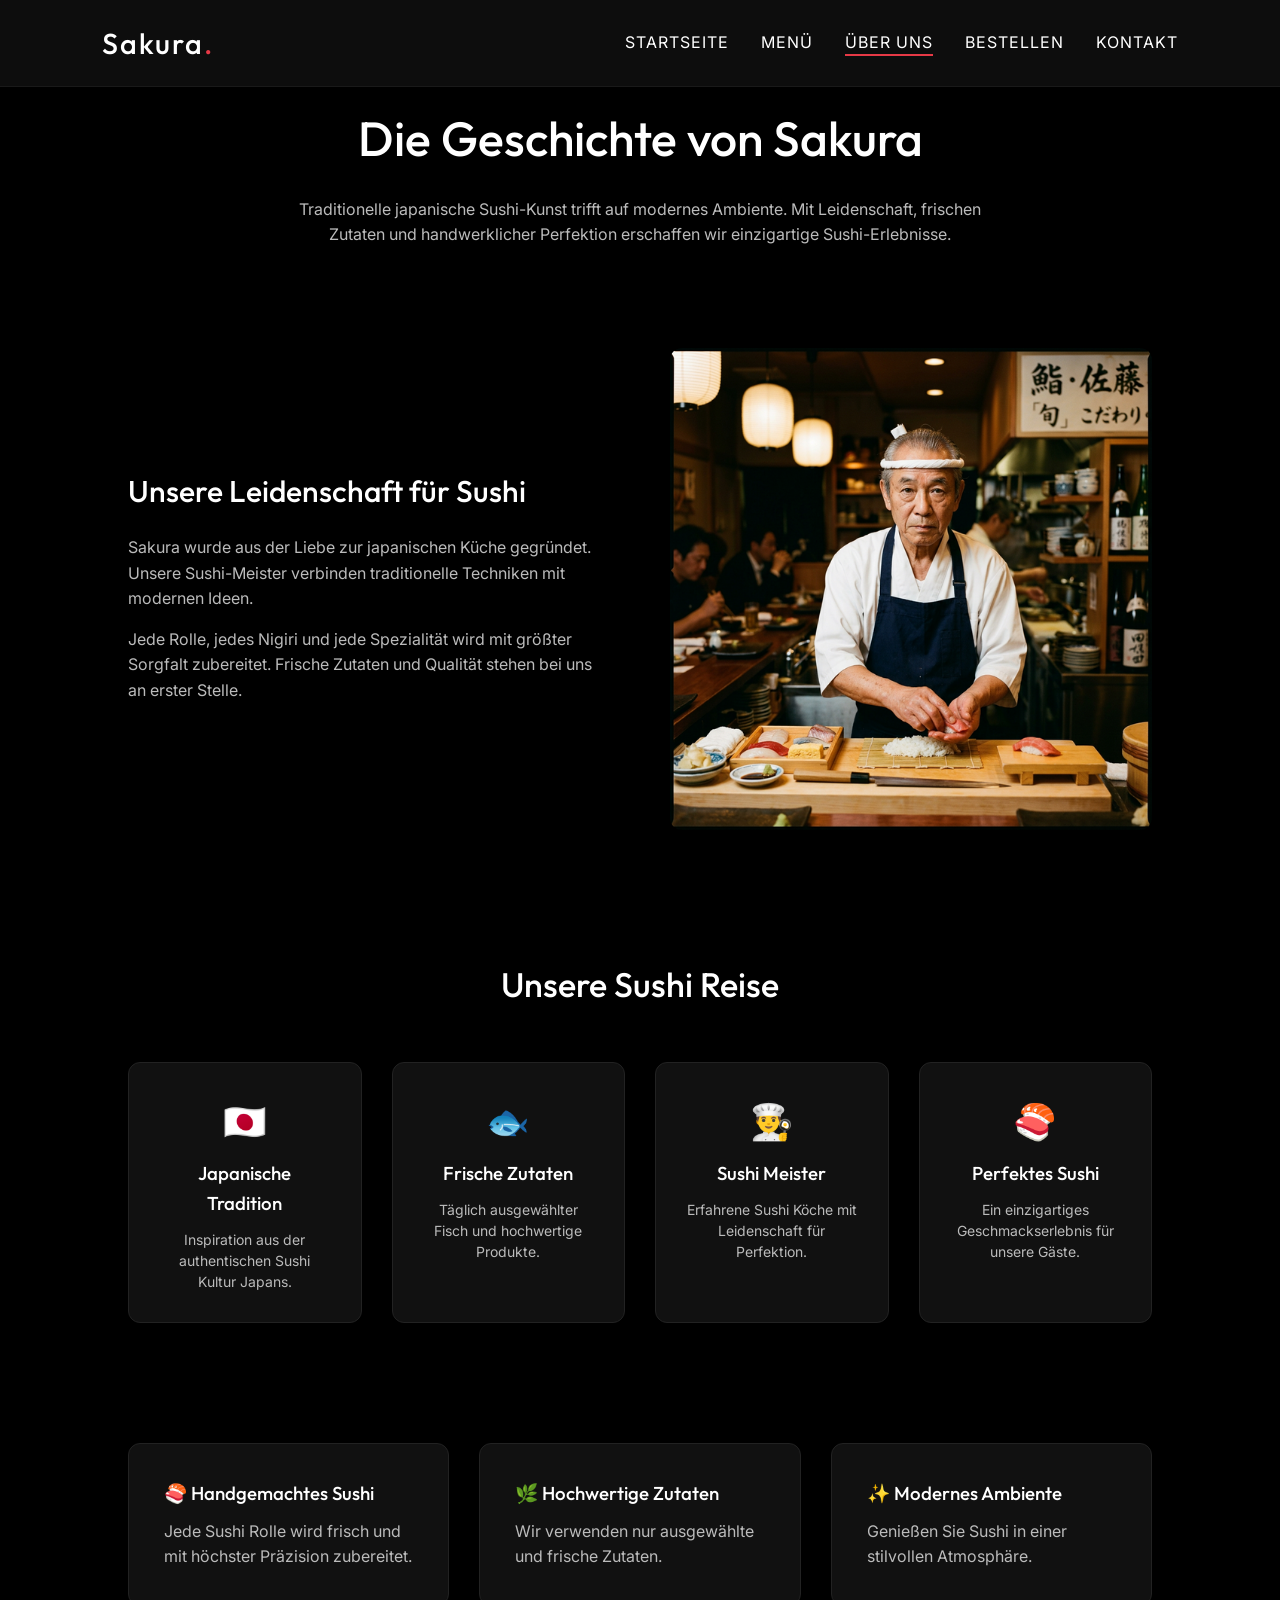
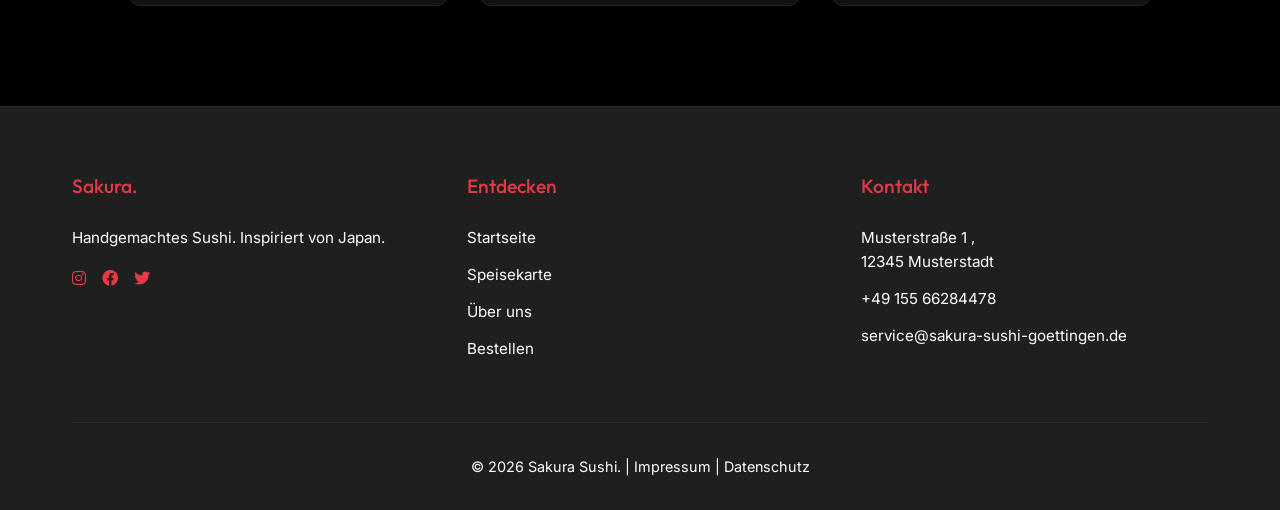
==== commit 86f923f3: "Update fonts to Outfit/Inter, optimize ordering page layout with dark fixed cart, and add Sakura fav" ====
--- a/about.html
+++ b/about.html
@@ -5,6 +5,7 @@
     <meta charset="UTF-8">
     <meta name="viewport" content="width=device-width, initial-scale=1.0">
     <title>Über uns | Sakura Sushi</title>
+    <link rel="icon" type="image/png" href="assets/images/favicon.png">
     <link rel="stylesheet" href="assets/css/style.css">
     <link rel="stylesheet" href="https://cdnjs.cloudflare.com/ajax/libs/font-awesome/6.0.0/css/all.min.css">
 </head>
@@ -144,7 +145,9 @@
                 </div>
                 <div class="footer-col">
                     <h4>Kontakt</h4>
-                    <p>Robert-Bosch-Breite 10,<br>37079 Göttingen</p>
+                    <p>Musterstraße 1
+                        ,<br>12345 Musterstadt
+                    </p>
                     <p>+49 155 66284478</p>
                     <p><a href="mailto:service@sakura-sushi-goettingen.de">service@sakura-sushi-goettingen.de</a></p>
                 </div>
--- a/assets/css/style.css
+++ b/assets/css/style.css
@@ -1,4 +1,4 @@
-@import url('https://fonts.googleapis.com/css2?family=Cormorant+Garamond:ital,wght@0,300;0,400;0,500;0,600;0,700;1,400;1,500&family=Inter:wght@300;400;500;600&family=Poppins:wght@300;400;600&display=swap');
+@import url('https://fonts.googleapis.com/css2?family=Inter:wght@300;400;500;600&family=Outfit:wght@300;400;500;600;700&display=swap');
 
 :root {
   --deep-black: #1f1f1f;
@@ -10,9 +10,9 @@
   --light-gray: #eeeeee;
   --text-main: #1f1f1f;
   --text-muted: #4a4a4a;
-  --font-heading: 'Angelica', 'Cormorant Garamond', 'Playfair Display', serif;
-  --font-body: 'Angelica', 'Cormorant Garamond', 'Inter', serif;
-  --font-hero: 'Angelica', 'Cormorant Garamond', 'Poppins', serif;
+  --font-heading: 'Outfit', sans-serif;
+  --font-body: 'Inter', sans-serif;
+  --font-hero: 'Outfit', sans-serif;
   --transition: all 0.3s ease;
 }
 
@@ -23,7 +23,7 @@
 }
 
 body {
-  font-family: 'Angelica', 'Cormorant Garamond', 'Inter', serif;
+  font-family: var(--font-body);
   background-color: var(--cream);
   color: var(--text-main);
   line-height: 1.6;
@@ -523,10 +523,11 @@
   color: var(--cream);
   border: 1px solid var(--cream);
   padding: 0.5rem 1rem;
-  font-family: 'Inter', sans-serif;
+  font-family: var(--font-body);
   cursor: pointer;
   transition: var(--transition);
   font-size: 0.9rem;
+  border-radius: 4px;
 }
 
 .btn-add:hover {
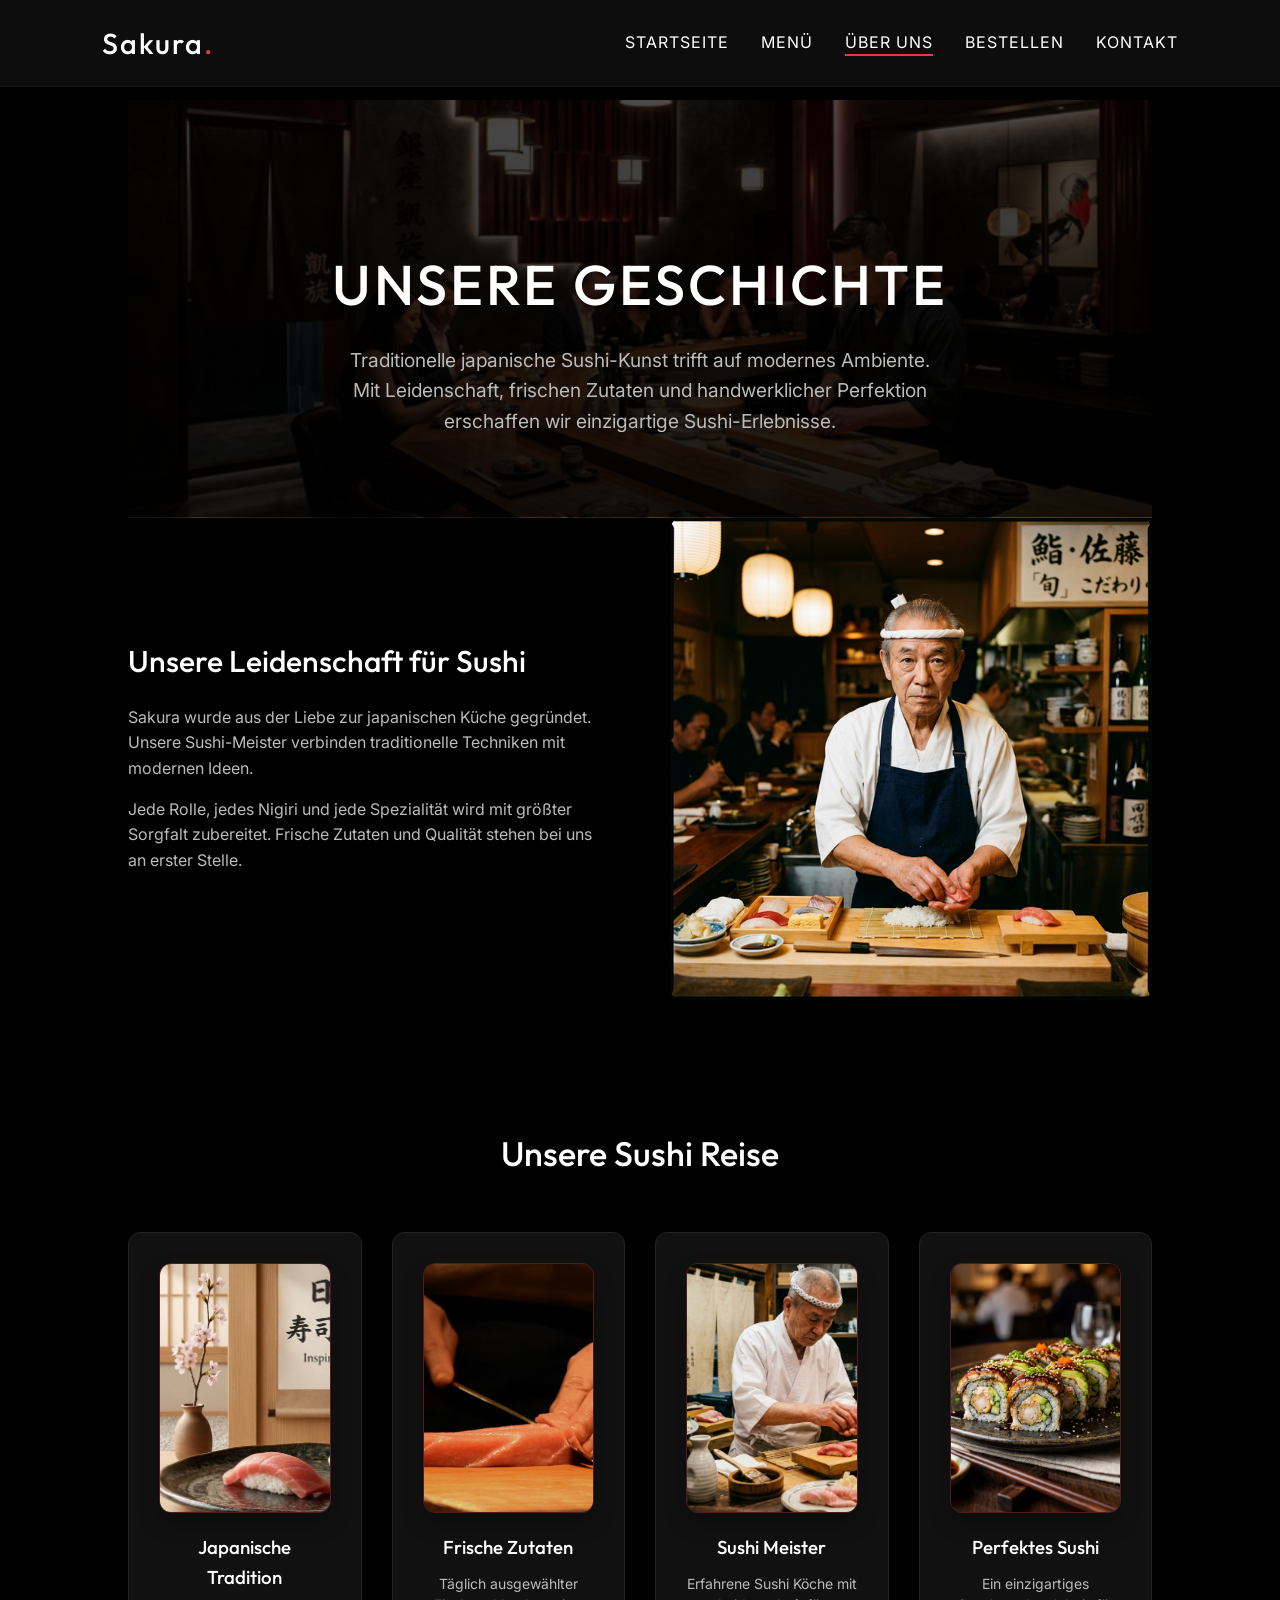
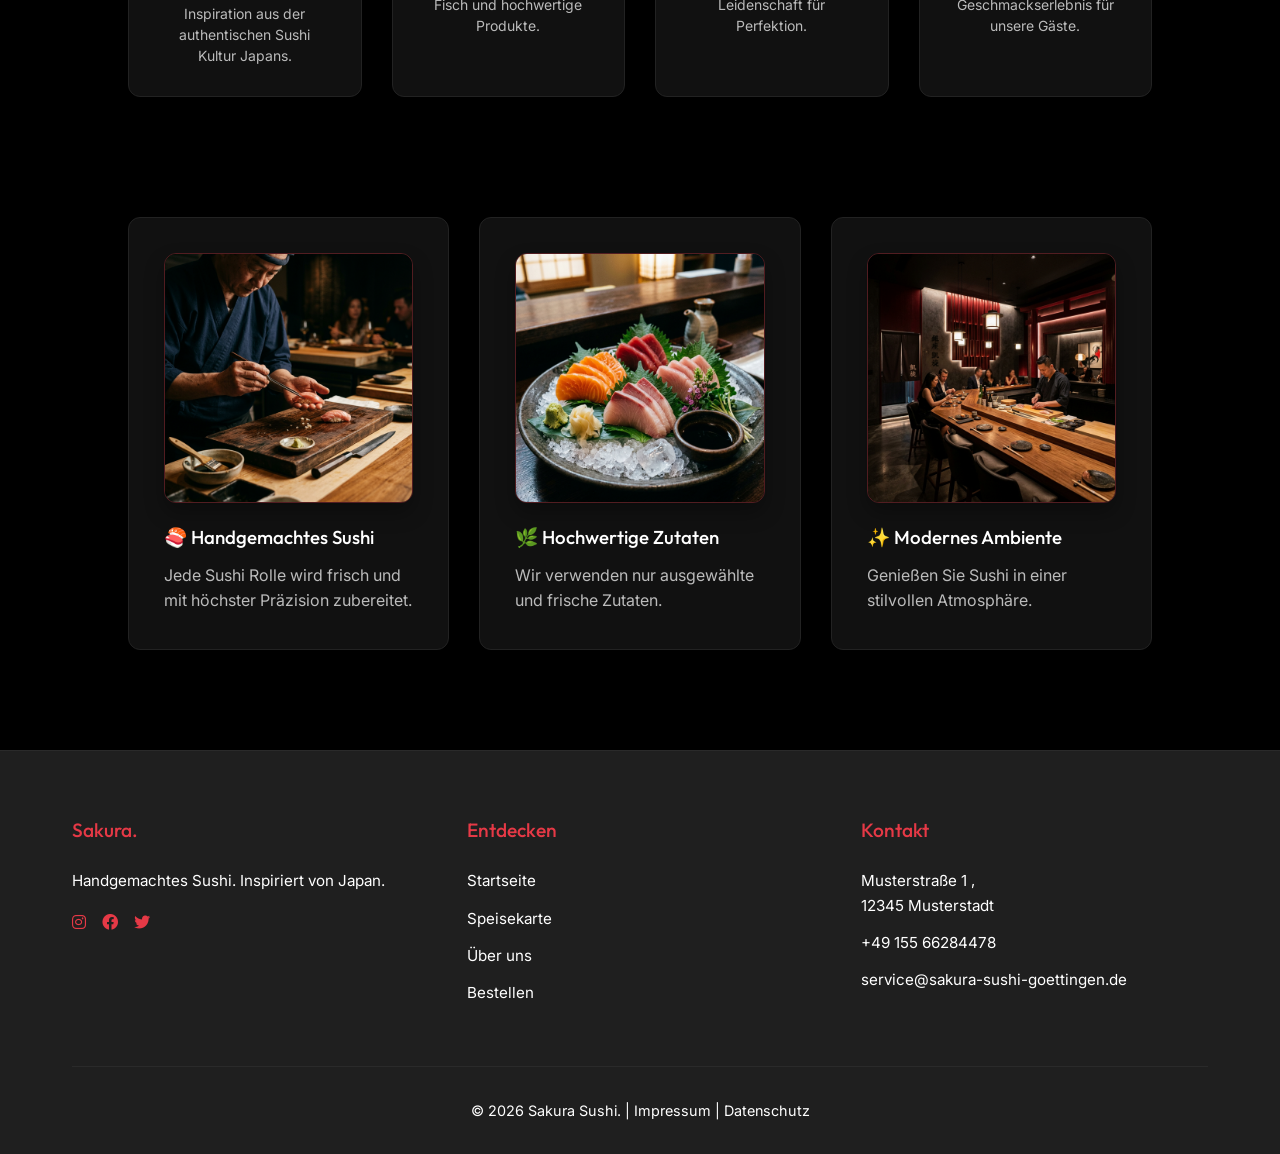
==== commit 569e9f50: "Hero Bereich hinzugefügt" ====
--- a/about.html
+++ b/about.html
@@ -29,9 +29,9 @@
     <section class="about">
 
         <!-- HERO -->
-        <div class="about-hero">
+        <div class="page-hero hero-about">
 
-            <h1>Die Geschichte von Sakura</h1>
+            <h1>Unsere Geschichte</h1>
 
             <p>
                 Traditionelle japanische Sushi-Kunst trifft auf modernes Ambiente.
@@ -72,25 +72,25 @@
             <div class="timeline">
 
                 <div class="timeline-item">
-                    <span>🇯🇵</span>
+                    <img src="assets/images/japanische_tradition.png" alt="Japanische Tradition" class="timeline-img">
                     <h3>Japanische Tradition</h3>
                     <p>Inspiration aus der authentischen Sushi Kultur Japans.</p>
                 </div>
 
                 <div class="timeline-item">
-                    <span>🐟</span>
+                    <img src="assets/images/frische_zutaten.png" alt="Frische Zutaten" class="timeline-img">
                     <h3>Frische Zutaten</h3>
                     <p>Täglich ausgewählter Fisch und hochwertige Produkte.</p>
                 </div>
 
                 <div class="timeline-item">
-                    <span>👨‍🍳</span>
+                    <img src="assets/images/sushi_meister.jpg" alt="Sushi Meister" class="timeline-img">
                     <h3>Sushi Meister</h3>
                     <p>Erfahrene Sushi Köche mit Leidenschaft für Perfektion.</p>
                 </div>
-
                 <div class="timeline-item">
-                    <span>🍣</span>
+                    <img src="assets/images/sushi_dragon_roll_closeup_1772543114074.png" alt="Perfektes Sushi"
+                        class="timeline-img">
                     <h3>Perfektes Sushi</h3>
                     <p>Ein einzigartiges Geschmackserlebnis für unsere Gäste.</p>
                 </div>
@@ -103,16 +103,21 @@
         <div class="features">
 
             <div class="feature-box">
+                <img src="assets/images/hero_sushi_prep_1772541862193.png" alt="Handgemachtes Sushi"
+                    class="timeline-img">
                 <h3>🍣 Handgemachtes Sushi</h3>
                 <p>Jede Sushi Rolle wird frisch und mit höchster Präzision zubereitet.</p>
             </div>
 
             <div class="feature-box">
+                <img src="assets/images/sushi_sashimi_1772541924274.png" alt="Hochwertige Zutaten" class="timeline-img">
                 <h3>🌿 Hochwertige Zutaten</h3>
                 <p>Wir verwenden nur ausgewählte und frische Zutaten.</p>
             </div>
 
             <div class="feature-box">
+                <img src="assets/images/restaurant_interior_1772541957072.png" alt="Modernes Ambiente"
+                    class="timeline-img">
                 <h3>✨ Modernes Ambiente</h3>
                 <p>Genießen Sie Sushi in einer stilvollen Atmosphäre.</p>
             </div>
--- a/assets/css/style.css
+++ b/assets/css/style.css
@@ -185,90 +185,78 @@
   transition: var(--transition);
 }
 
-/* HERO - Frosted Glass Box Layout */
+/* HERO - User's Custom Layout */
 .hero {
   height: 100vh;
+  background-image: url("../images/sushi_sashimi_1772541924274.png");
+  background-size: cover;
+  background-position: center;
   display: flex;
   align-items: center;
   justify-content: center;
-  padding: 40px;
-  background: linear-gradient(rgba(0, 0, 0, 0.6), rgba(0, 0, 0, 0.7)), url('../images/sushi_sashimi_1772541924274.png');
-  background-size: cover;
-  background-position: center;
-  color: white;
-  text-align: center;
+  position: relative;
+}
+
+.hero-overlay {
+  position: absolute;
+  inset: 0;
+  background: linear-gradient(rgba(0, 0, 0, 0.6),
+      rgba(0, 0, 0, 0.5));
+}
+
+.hero-content {
+  position: relative;
+  text-align: center;
+  color: white;
+  max-width: 700px;
+  z-index: 1;
+}
+
+.hero h1 {
+  font-size: 70px;
+  letter-spacing: 2px;
+  margin-bottom: 15px;
   font-family: var(--font-hero);
 }
 
-.hero-box {
-  max-width: 650px;
-  backdrop-filter: blur(15px);
-  -webkit-backdrop-filter: blur(15px);
-  background: rgba(255, 255, 255, 0.03);
-  padding: 60px;
-  border-radius: 30px;
-  border: 1px solid rgba(255, 255, 255, 0.08);
-  box-shadow: 0 30px 60px rgba(0, 0, 0, 0.4);
-}
-
-.hero h1 {
-  font-size: 56px;
-  margin-bottom: 20px;
-  line-height: 1.2;
-  font-weight: 600;
-  color: white;
-}
-
 .hero p {
-  font-size: 18px;
-  line-height: 1.6;
-  margin-bottom: 40px;
-  color: #eeeeee;
-}
-
-/* BUTTONS */
-.buttons {
+  font-size: 22px;
+  margin-bottom: 35px;
+}
+
+.hero-buttons {
   display: flex;
   gap: 20px;
   justify-content: center;
 }
 
-.btn-menu {
-  padding: 14px 32px;
-  border-radius: 40px;
-  background: var(--bordeaux-red);
-  color: white;
+.hero-buttons .btn-primary {
+  background: #e63946;
+  padding: 14px 28px;
+  color: white;
+  text-decoration: none;
+  border-radius: 30px;
   font-weight: 600;
+  transition: 0.3s;
+}
+
+.hero-buttons .btn-primary:hover {
+  background: #c1121f;
+  transform: none;
+}
+
+.hero-buttons .btn-secondary {
+  border: 2px solid white;
+  padding: 14px 28px;
+  color: white;
   text-decoration: none;
-  transition: var(--transition);
-  display: flex;
-  align-items: center;
-  gap: 12px;
-}
-
-.btn-menu:hover {
-  background: #ff4d5a;
-  transform: translateY(-3px);
-  box-shadow: 0 10px 25px rgba(230, 57, 70, 0.3);
-}
-
-.btn-reserve {
-  padding: 14px 32px;
-  border-radius: 40px;
-  border: 2px solid white;
-  color: white;
-  font-weight: 600;
-  text-decoration: none;
-  transition: var(--transition);
-  display: flex;
-  align-items: center;
-  gap: 12px;
-}
-
-.btn-reserve:hover {
+  border-radius: 30px;
+  transition: 0.3s;
+}
+
+.hero-buttons .btn-secondary:hover {
   background: white;
-  color: #111111;
-  transform: translateY(-3px);
+  color: black;
 }
 
 @media (max-width: 768px) {
@@ -910,9 +898,57 @@
   line-height: 1.5;
 }
 
+/* TIMELINE-ITEM HOVER FIX */
 .timeline-item:hover {
   transform: translateY(-10px);
   border-color: #e63946;
+}
+
+/* SUBPAGE HERO - Standardized & Modern */
+.page-hero {
+  padding: 140px 10% 80px;
+  background-color: #111;
+  text-align: center;
+  border-bottom: 1px solid rgba(255, 255, 255, 0.05);
+}
+
+.hero-about {
+  background: linear-gradient(rgba(0, 0, 0, 0.7), rgba(0, 0, 0, 0.9)), url('../images/restaurant_interior_1772541957072.png') no-repeat center center/cover;
+}
+
+.hero-menu {
+  background: linear-gradient(rgba(0, 0, 0, 0.7), rgba(0, 0, 0, 0.9)), url('../images/sushi_prep_hero_bg_1772613876074.png') no-repeat center center/cover;
+}
+
+.hero-ordering {
+  background: linear-gradient(rgba(0, 0, 0, 0.7), rgba(0, 0, 0, 0.9)), url('../images/hero_sushi_video_placeholder_1772544824651.png') no-repeat center center/cover;
+}
+
+.page-hero h1 {
+  font-size: 3.5rem;
+  margin-bottom: 15px;
+  color: white;
+  text-transform: uppercase;
+  letter-spacing: 3px;
+  font-family: var(--font-hero);
+}
+
+.page-hero p {
+  font-size: 1.2rem;
+  color: #bbb;
+  max-width: 600px;
+  margin: 0 auto;
+  line-height: 1.6;
+}
+
+@media (max-width: 768px) {
+  .page-hero {
+    padding: 120px 5% 60px;
+  }
+
+  .page-hero h1 {
+    font-size: 2.5rem;
+  }
 }
 
 /* ABOUT PAGE */
@@ -1002,6 +1038,23 @@
 .timeline-item p {
   color: #bbb;
   font-size: 14px;
+}
+
+.timeline-img {
+  width: 100%;
+  height: 250px;
+  object-fit: cover;
+  border-radius: 12px;
+  margin-bottom: 20px;
+  border: 1px solid rgba(230, 57, 70, 0.3);
+  box-shadow: 0 10px 20px rgba(0, 0, 0, 0.3);
+  transition: 0.4s ease;
+  display: block;
+}
+
+.timeline-item:hover .timeline-img {
+  transform: scale(1.05);
+  border-color: #e63946;
 }
 
 .timeline-item:hover {
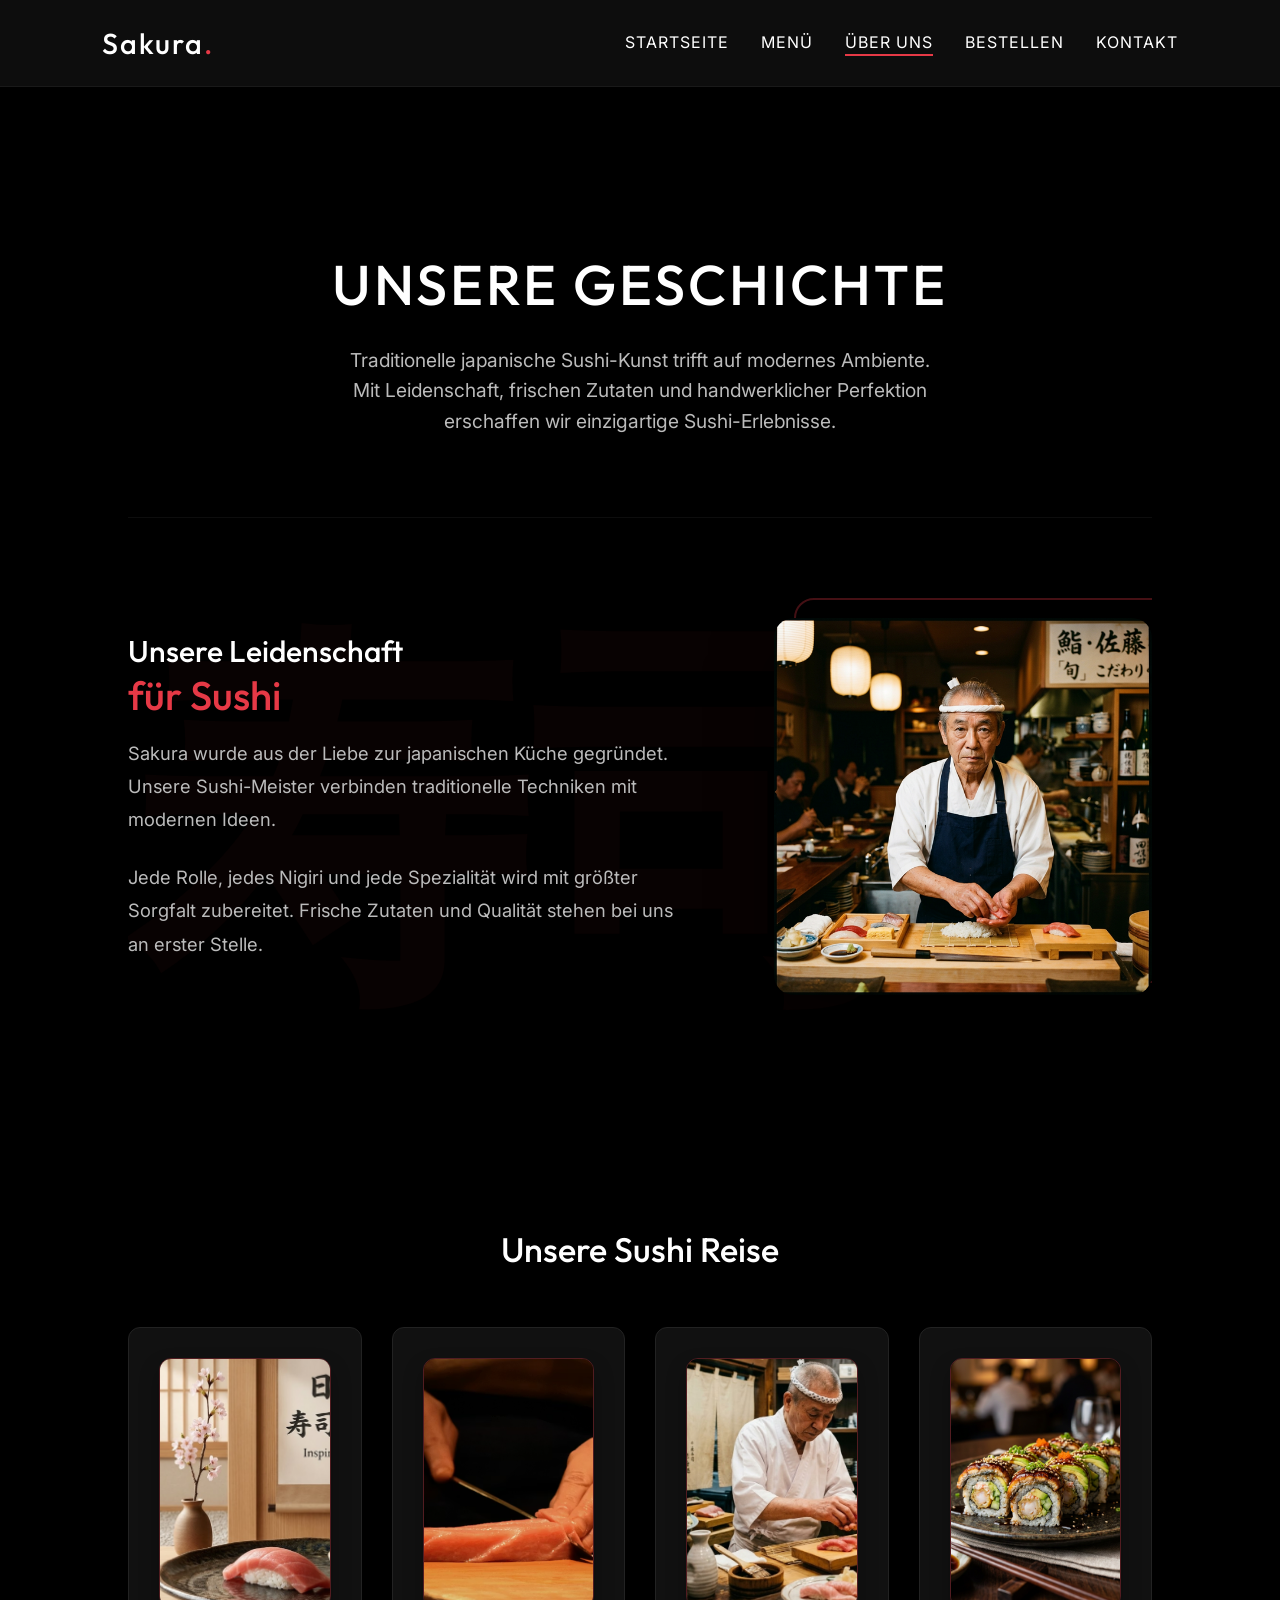
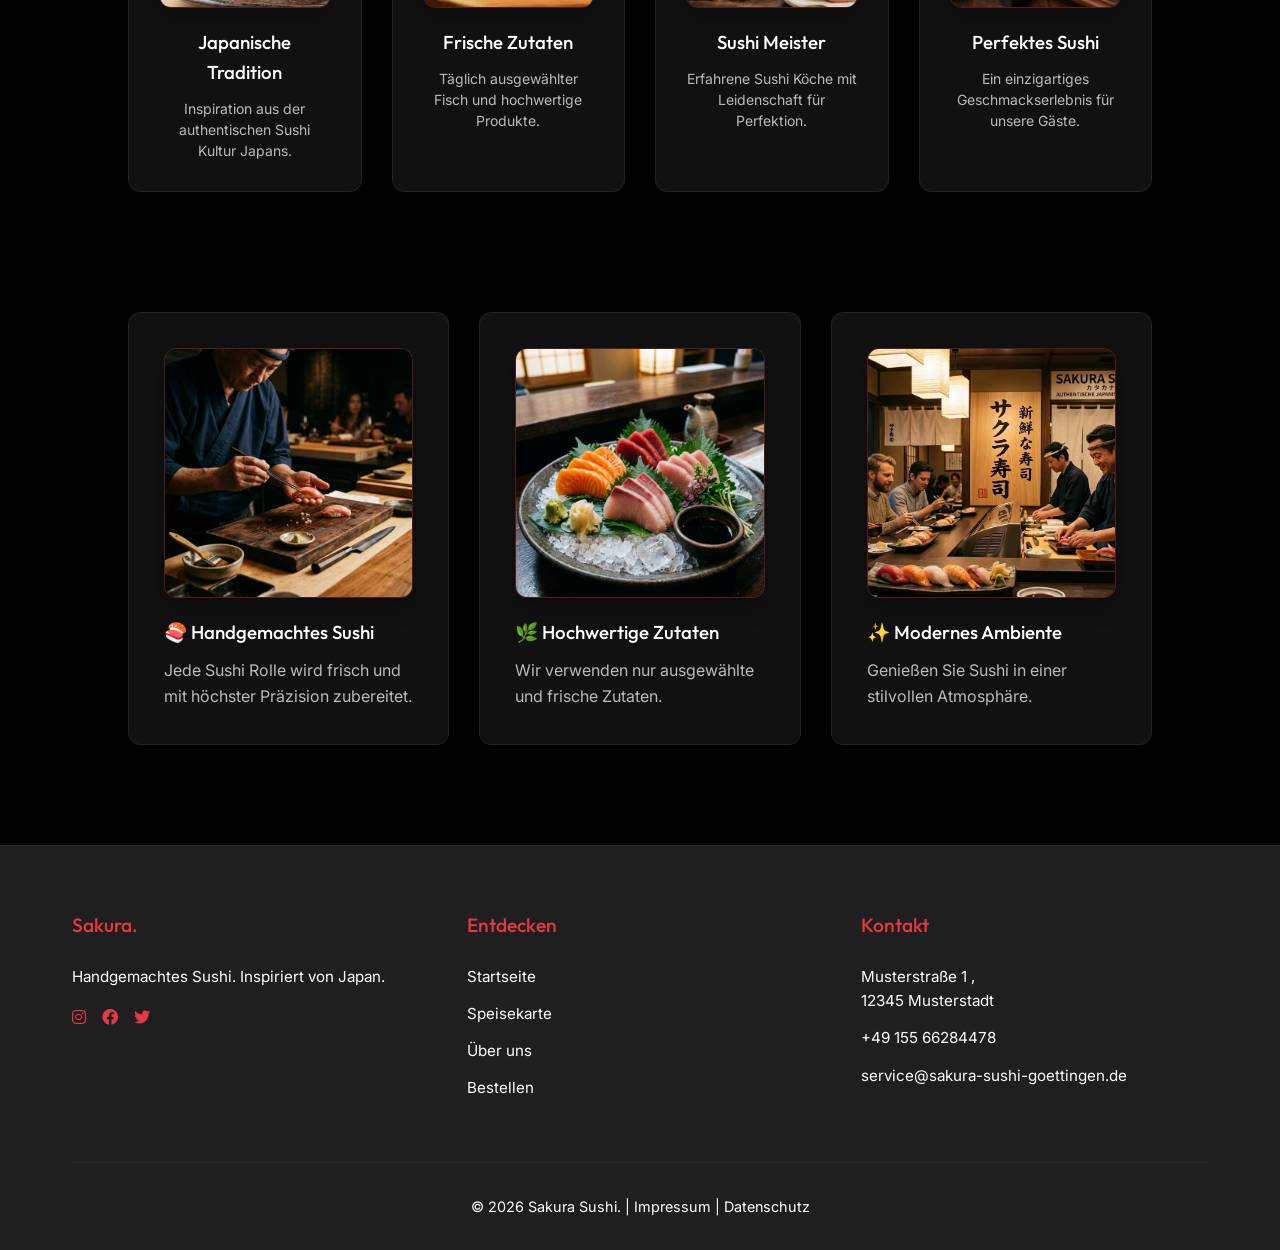
==== commit 8d702ddb: "feat: creative redesign of passion section and site-wide content updates" ====
--- a/about.html
+++ b/about.html
@@ -42,26 +42,28 @@
         </div>
 
         <!-- STORY -->
-        <div class="about-story">
+        <div class="about-story-creative">
+            <span class="kanji-bg">寿司</span>
+            <div class="story-content">
+                <div class="story-text">
+                    <h2 class="creative-heading">Unsere Leidenschaft <span>für Sushi</span></h2>
+                    <p>
+                        Sakura wurde aus der Liebe zur japanischen Küche gegründet.
+                        Unsere Sushi-Meister verbinden traditionelle Techniken
+                        mit modernen Ideen.
+                    </p>
+                    <p>
+                        Jede Rolle, jedes Nigiri und jede Spezialität wird
+                        mit größter Sorgfalt zubereitet.
+                        Frische Zutaten und Qualität stehen bei uns an erster Stelle.
+                    </p>
+                </div>
 
-            <div class="story-text">
-                <h2>Unsere Leidenschaft für Sushi</h2>
-                <p>
-                    Sakura wurde aus der Liebe zur japanischen Küche gegründet.
-                    Unsere Sushi-Meister verbinden traditionelle Techniken
-                    mit modernen Ideen.
-                </p>
-                <p>
-                    Jede Rolle, jedes Nigiri und jede Spezialität wird
-                    mit größter Sorgfalt zubereitet.
-                    Frische Zutaten und Qualität stehen bei uns an erster Stelle.
-                </p>
+                <div class="story-image-box">
+                    <img src="assets/images/chef_portrait_1772541942251.png" alt="Sushi Chef" class="story-img">
+                    <div class="image-accent"></div>
+                </div>
             </div>
-
-            <div class="story-image">
-                <img src="assets/images/chef_portrait_1772541942251.png" alt="Sushi Chef">
-            </div>
-
         </div>
 
         <!-- SUSHI REISE -->
@@ -116,7 +118,7 @@
             </div>
 
             <div class="feature-box">
-                <img src="assets/images/restaurant_interior_1772541957072.png" alt="Modernes Ambiente"
+                <img src="assets/images/resturant_interior_1772541957072.png" alt="Modernes Ambiente"
                     class="timeline-img">
                 <h3>✨ Modernes Ambiente</h3>
                 <p>Genießen Sie Sushi in einer stilvollen Atmosphäre.</p>
--- a/assets/css/style.css
+++ b/assets/css/style.css
@@ -999,6 +999,105 @@
   border-radius: 12px;
 }
 
+/* CREATIVE ABOUT STORY */
+.about-story-creative {
+  position: relative;
+  padding: 100px 0;
+  margin-bottom: 120px;
+  overflow: hidden;
+}
+
+.kanji-bg {
+  position: absolute;
+  top: 50%;
+  left: 0;
+  transform: translateY(-50%);
+  font-size: 25rem;
+  font-weight: 900;
+  color: rgba(230, 57, 70, 0.03);
+  z-index: 0;
+  line-height: 1;
+  pointer-events: none;
+  font-family: 'Outfit', sans-serif;
+}
+
+.story-content {
+  display: grid;
+  grid-template-columns: 1.2fr 0.8fr;
+  gap: 80px;
+  align-items: center;
+  position: relative;
+  z-index: 1;
+}
+
+.creative-heading {
+  font-size: 3.5rem;
+  margin-bottom: 30px;
+  line-height: 1.1;
+  position: relative;
+}
+
+.creative-heading span {
+  display: block;
+  color: var(--bordeaux-red);
+  font-size: 2.5rem;
+  margin-top: 5px;
+}
+
+.story-text p {
+  font-size: 1.15rem;
+  line-height: 1.8;
+  color: #bbb;
+  margin-bottom: 25px;
+  max-width: 600px;
+}
+
+.story-image-box {
+  position: relative;
+}
+
+.story-img {
+  width: 100%;
+  border-radius: 20px;
+  box-shadow: 0 30px 60px rgba(0, 0, 0, 0.5);
+  position: relative;
+  z-index: 2;
+  transition: transform 0.5s ease;
+}
+
+.image-accent {
+  position: absolute;
+  top: -20px;
+  right: -20px;
+  width: 100%;
+  height: 100%;
+  border: 2px solid var(--bordeaux-red);
+  border-radius: 20px;
+  z-index: 1;
+  opacity: 0.3;
+}
+
+.about-story-creative:hover .story-img {
+  transform: scale(1.02) translateY(-10px);
+}
+
+@media (max-width: 1024px) {
+  .story-content {
+    grid-template-columns: 1fr;
+    gap: 50px;
+  }
+  
+  .kanji-bg {
+    font-size: 15rem;
+    left: 50%;
+    transform: translate(-50%, -50%);
+  }
+  
+  .creative-heading {
+    font-size: 2.5rem;
+  }
+}
+
 .timeline-section {
   text-align: center;
   margin-bottom: 120px;
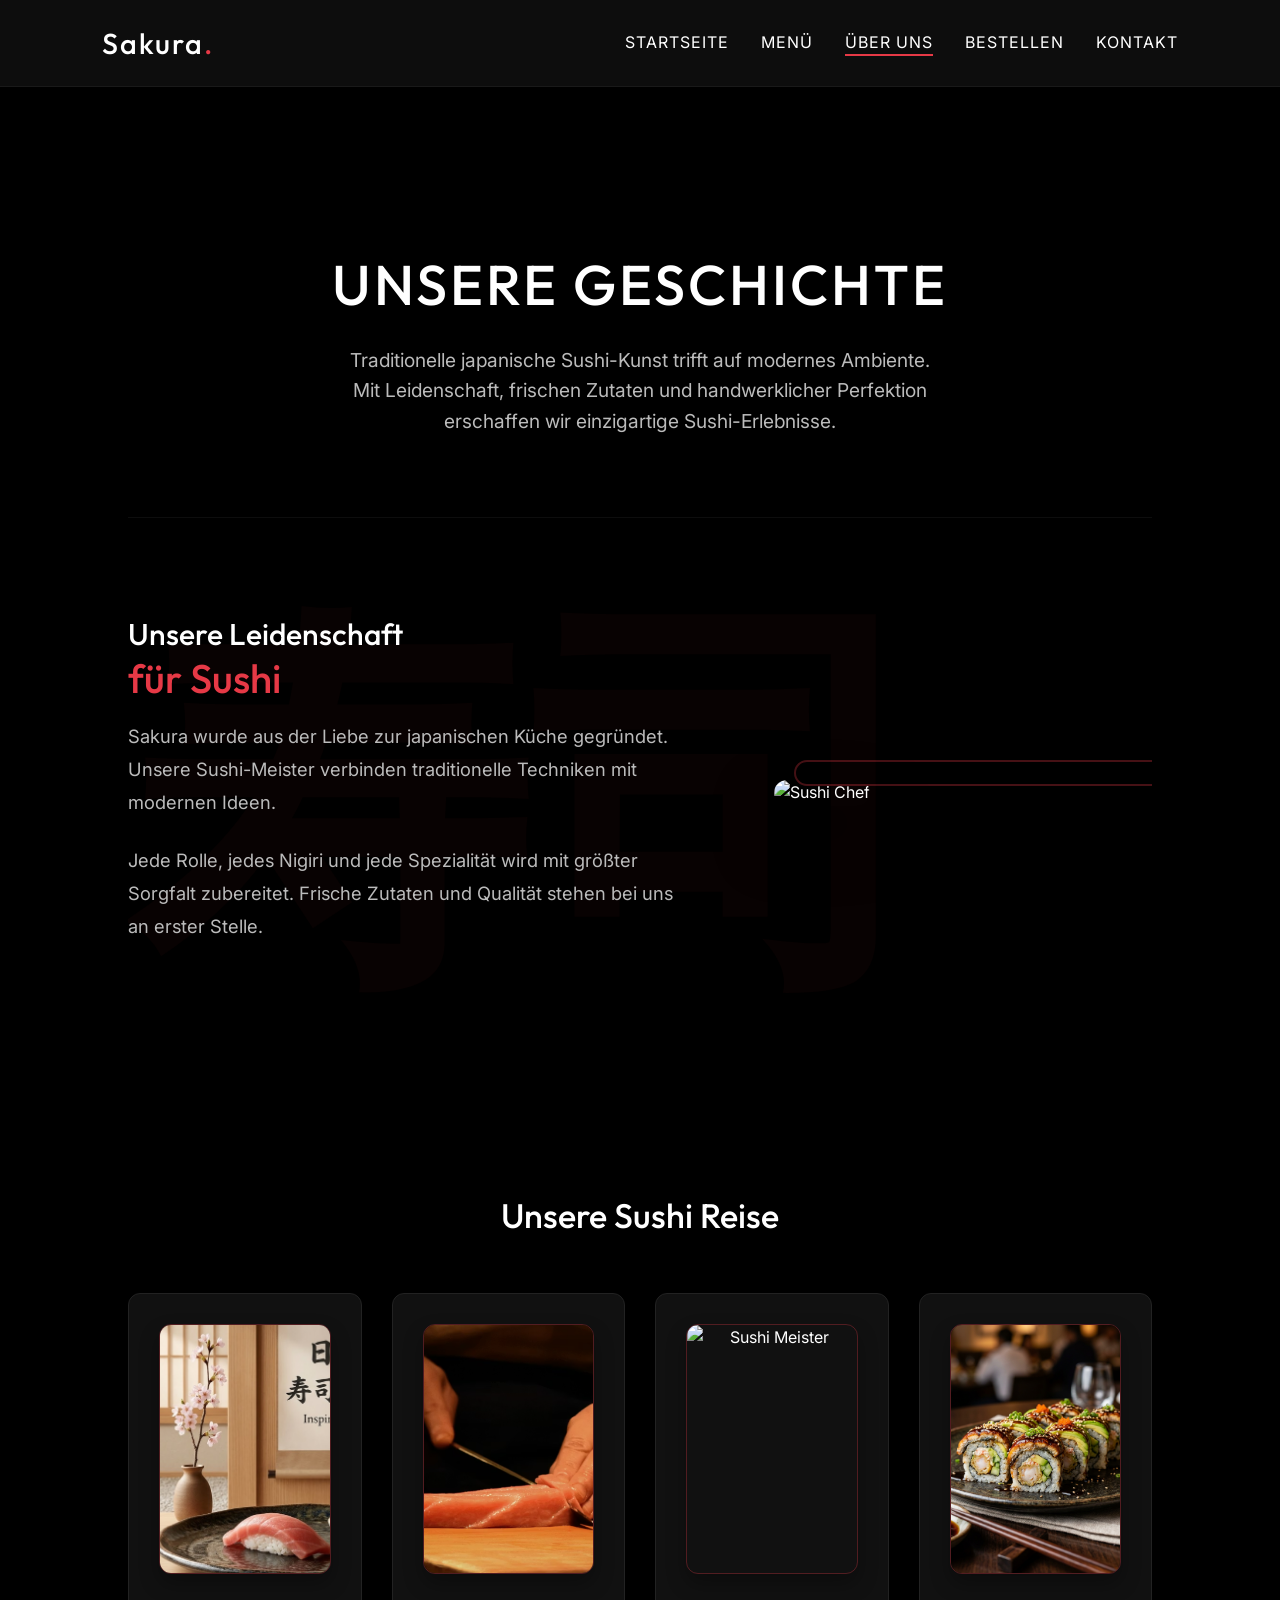
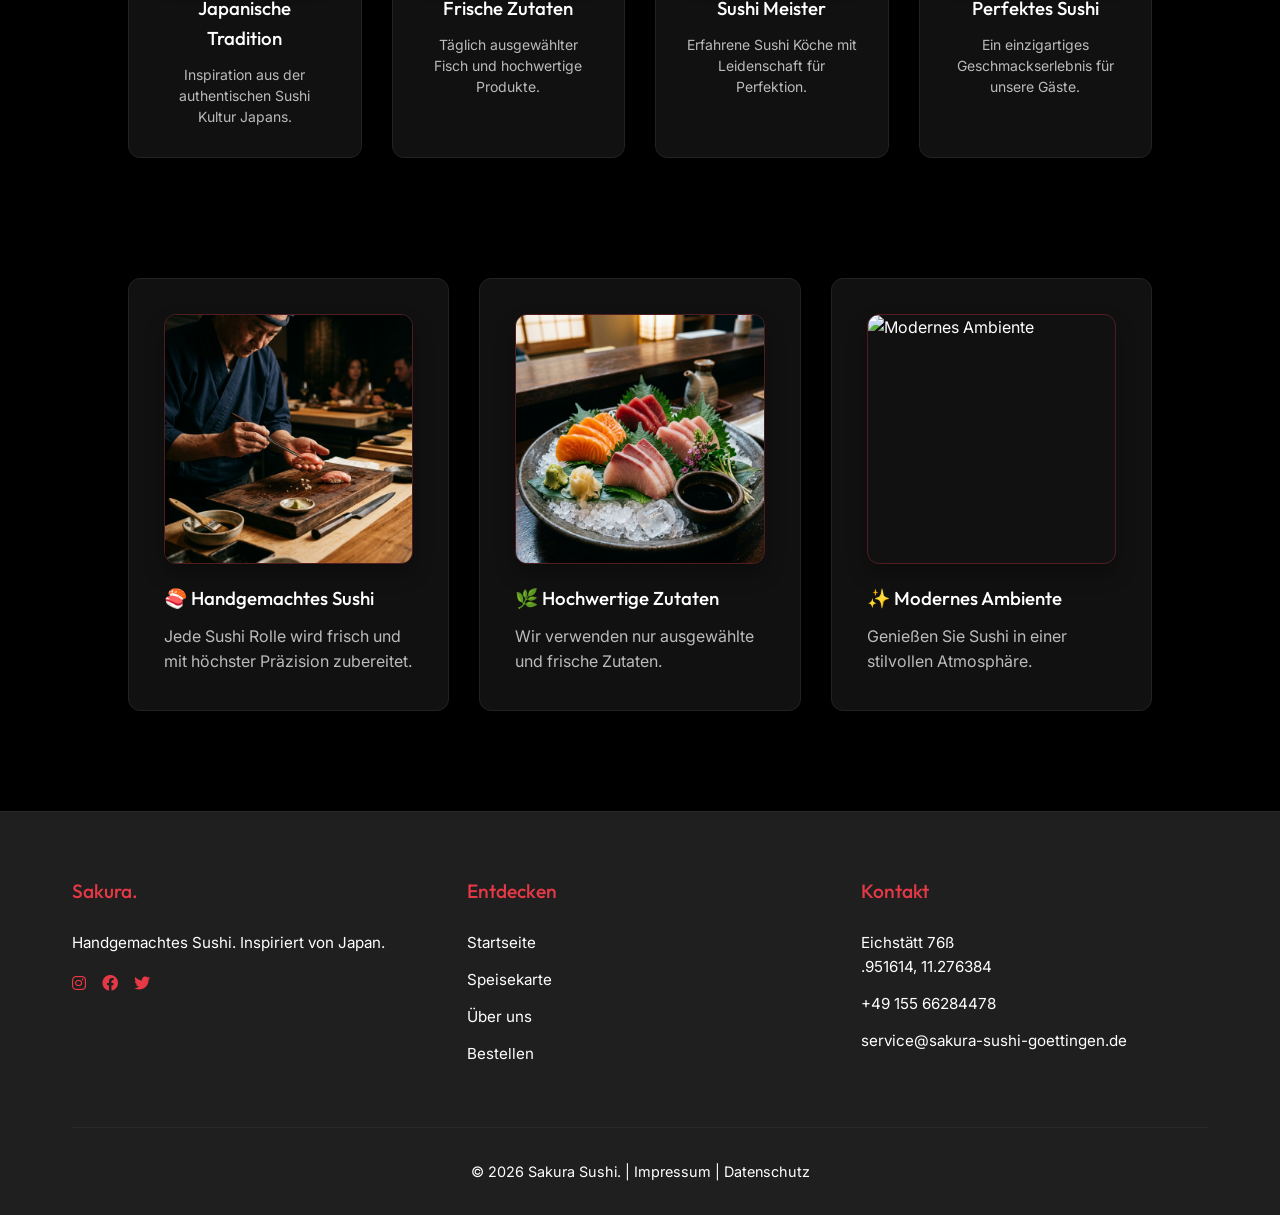
==== commit a14d6555: "Update: Synchronisierte Adresse und Bilder (Eichstätt Update)" ====
--- a/about.html
+++ b/about.html
@@ -60,7 +60,8 @@
                 </div>
 
                 <div class="story-image-box">
-                    <img src="assets/images/chef_portrait_1772541942251.png" alt="Sushi Chef" class="story-img">
+                    <img src="https://images.welt.de/67dd1c1f559c903aae823781/7c6c0f810ae3c1c94519267d689ad901/ci102l-w1200/ws-stil-gechichte-ueber-die-kuechenphiloso-2"
+                        alt="Sushi Chef" class="story-img">
                     <div class="image-accent"></div>
                 </div>
             </div>
@@ -86,7 +87,8 @@
                 </div>
 
                 <div class="timeline-item">
-                    <img src="assets/images/sushi_meister.jpg" alt="Sushi Meister" class="timeline-img">
+                    <img src="https://images.welt.de/67dd1c1f559c903aae823781/7c6c0f810ae3c1c94519267d689ad901/ci102l-w1200/ws-stil-gechichte-ueber-die-kuechenphiloso-2"
+                        alt="Sushi Meister" class="timeline-img">
                     <h3>Sushi Meister</h3>
                     <p>Erfahrene Sushi Köche mit Leidenschaft für Perfektion.</p>
                 </div>
@@ -118,8 +120,8 @@
             </div>
 
             <div class="feature-box">
-                <img src="assets/images/resturant_interior_1772541957072.png" alt="Modernes Ambiente"
-                    class="timeline-img">
+                <img src="https://images.unsplash.com/photo-1674936692495-c145c24a2043?q=80&w=688&auto=format&fit=crop&ixlib=rb-4.1.0&ixid=M3wxMjA3fDB8MHxwaG90by1wYWdlfHx8fGVufDB8fHx8fA%3D%3D"
+                    alt="Modernes Ambiente" class="timeline-img">
                 <h3>✨ Modernes Ambiente</h3>
                 <p>Genießen Sie Sushi in einer stilvollen Atmosphäre.</p>
             </div>
@@ -152,11 +154,11 @@
                 </div>
                 <div class="footer-col">
                     <h4>Kontakt</h4>
-                    <p>Musterstraße 1
-                        ,<br>12345 Musterstadt
+                    <p>Eichstätt 76ß
+                        <br>.951614, 11.276384
                     </p>
                     <p>+49 155 66284478</p>
-                    <p><a href="mailto:service@sakura-sushi-goettingen.de">service@sakura-sushi-goettingen.de</a></p>
+                    <p><a href="mailto:info@webtech-agentur.de">service@sakura-sushi-goettingen.de</a></p>
                 </div>
             </div>
             <div class="footer-bottom">
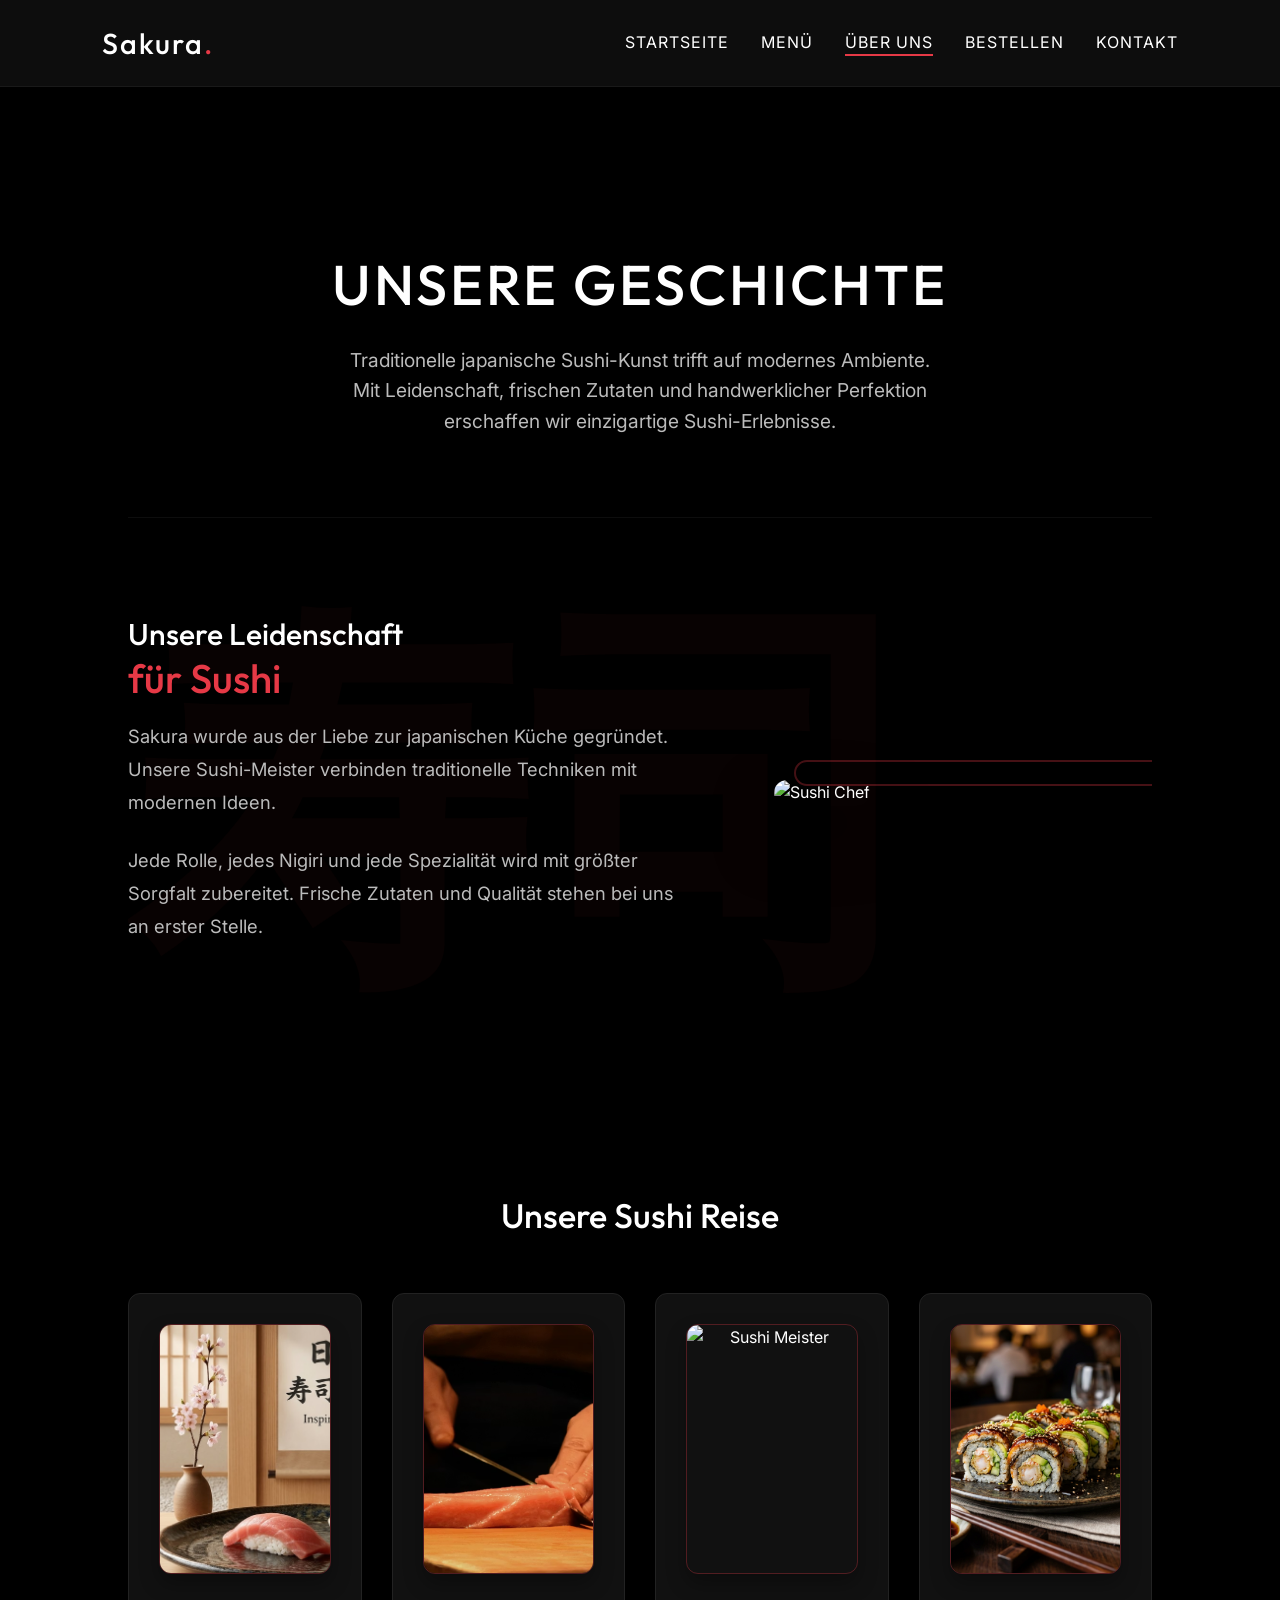
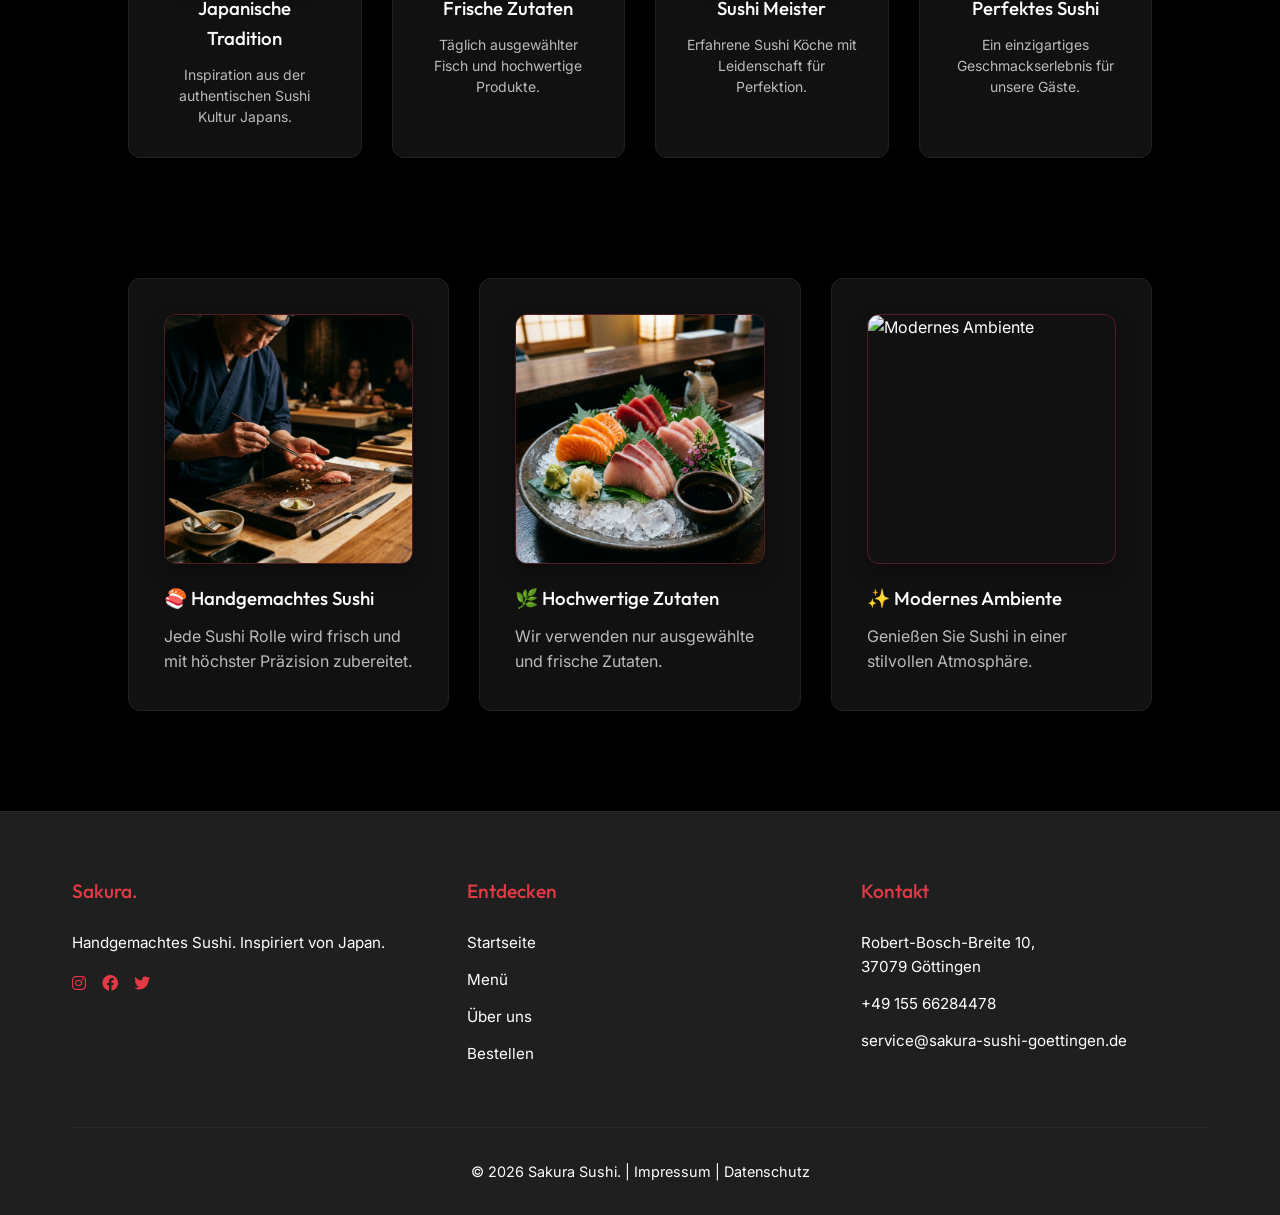
==== commit fed467a2: "Update address and management data in Impressum and footer" ====
--- a/about.html
+++ b/about.html
@@ -147,15 +147,15 @@
                     <h4>Entdecken</h4>
                     <ul>
                         <li><a href="index.html">Startseite</a></li>
-                        <li><a href="menu.html">Speisekarte</a></li>
+                        <li><a href="menu.html">Menü</a></li>
                         <li><a href="about.html">Über uns</a></li>
                         <li><a href="ordering.html">Bestellen</a></li>
                     </ul>
                 </div>
                 <div class="footer-col">
                     <h4>Kontakt</h4>
-                    <p>Eichstätt 76ß
-                        <br>.951614, 11.276384
+                    <p>Robert-Bosch-Breite 10,
+                        <br>37079 Göttingen
                     </p>
                     <p>+49 155 66284478</p>
                     <p><a href="mailto:info@webtech-agentur.de">service@sakura-sushi-goettingen.de</a></p>
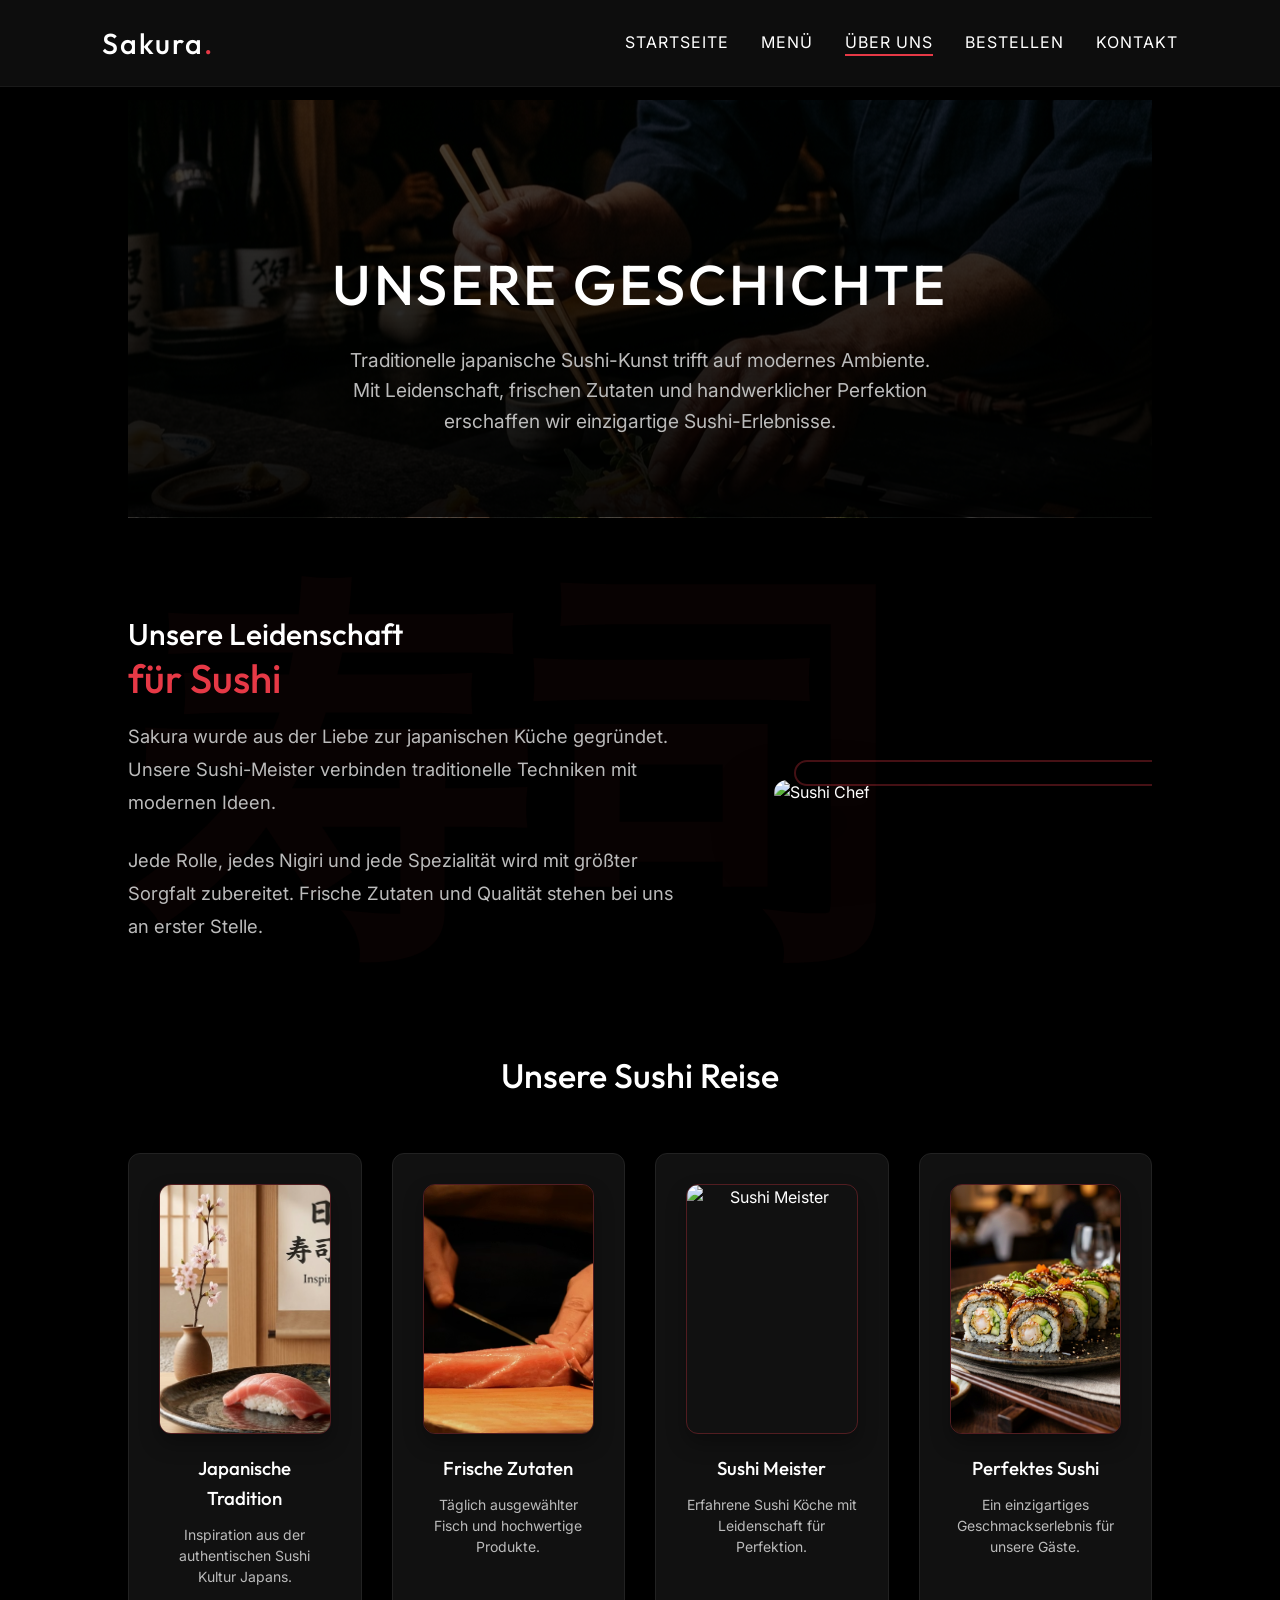
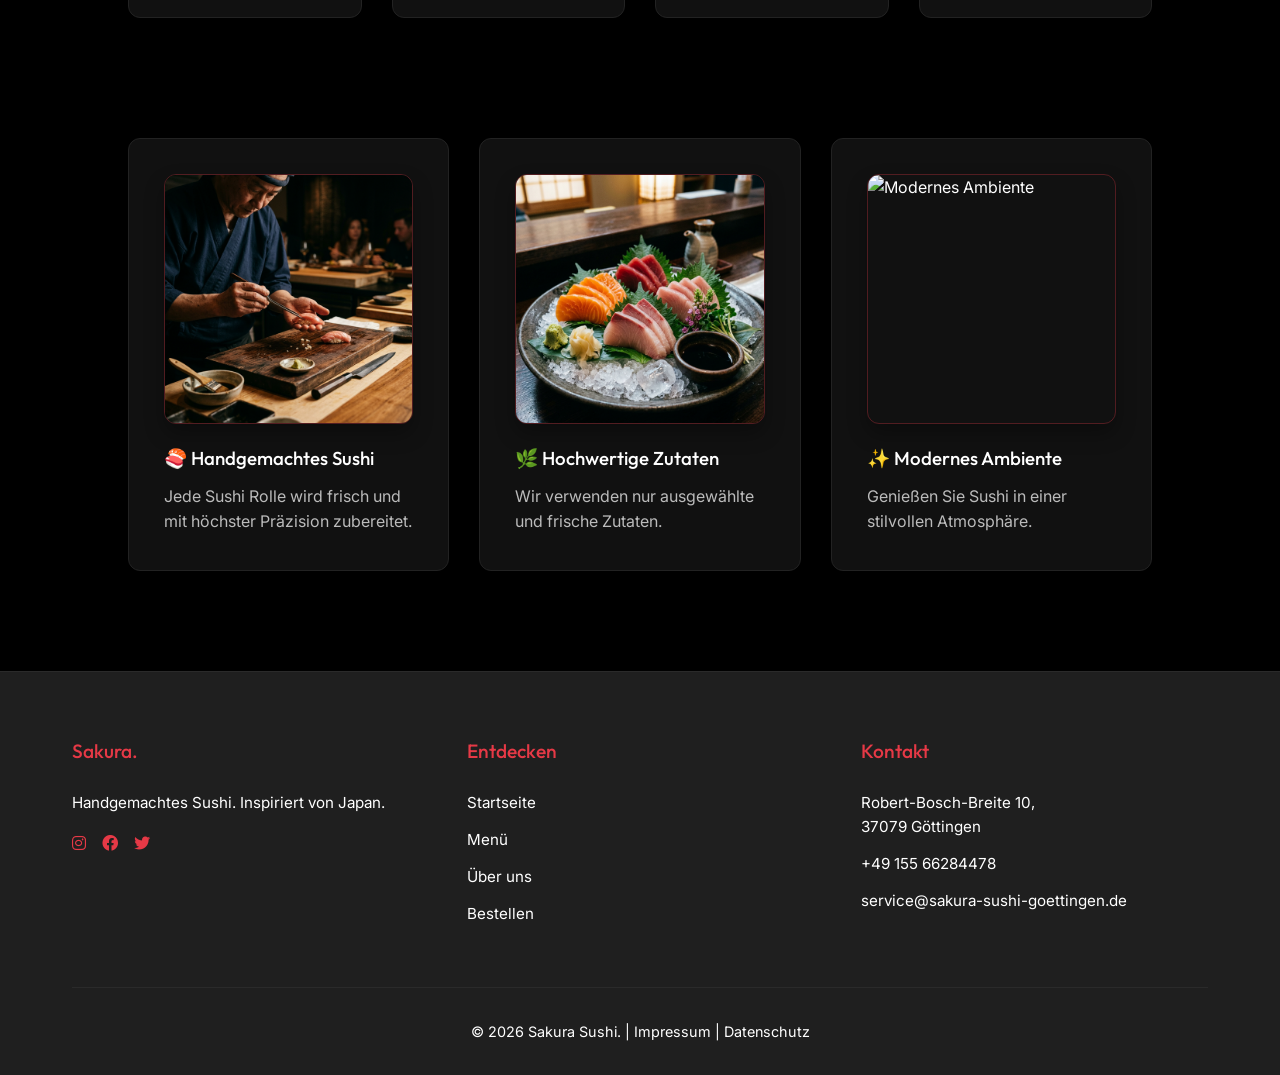
==== commit 5f54035c: "style: update background images, spacing on about page, and cart layout on ordering page" ====
--- a/about.html
+++ b/about.html
@@ -6,7 +6,7 @@
     <meta name="viewport" content="width=device-width, initial-scale=1.0">
     <title>Über uns | Sakura Sushi</title>
     <link rel="icon" type="image/png" href="assets/images/favicon.png">
-    <link rel="stylesheet" href="assets/css/style.css">
+    <link rel="stylesheet" href="assets/css/style.css?v=1.1">
     <link rel="stylesheet" href="https://cdnjs.cloudflare.com/ajax/libs/font-awesome/6.0.0/css/all.min.css">
 </head>
 
@@ -29,7 +29,7 @@
     <section class="about">
 
         <!-- HERO -->
-        <div class="page-hero hero-about">
+        <div class="page-hero hero-about" style="background: linear-gradient(rgba(0, 0, 0, 0.7), rgba(0, 0, 0, 0.95)), url('assets/images/about_hero_new.png') no-repeat center center/cover;">
 
             <h1>Unsere Geschichte</h1>
 
--- a/assets/css/style.css
+++ b/assets/css/style.css
@@ -602,7 +602,7 @@
 
 /* Final CTA */
 .final-cta {
-  background: linear-gradient(rgba(17, 17, 17, 0.8), rgba(17, 17, 17, 0.9)), url('../images/restaurant_interior_1772541957072.png') no-repeat center center/cover;
+  background: linear-gradient(rgba(17, 17, 17, 0.75), rgba(17, 17, 17, 0.85)), url('../images/sushi_cta_bg.png') no-repeat center center/cover;
   padding: 8rem 0;
   text-align: center;
 }
@@ -913,7 +913,7 @@
 }
 
 .hero-about {
-  background: linear-gradient(rgba(0, 0, 0, 0.7), rgba(0, 0, 0, 0.9)), url('../images/restaurant_interior_1772541957072.png') no-repeat center center/cover;
+  background: linear-gradient(rgba(0, 0, 0, 0.7), rgba(0, 0, 0, 0.95)), url('../images/about_hero_new.png') no-repeat center center/cover;
 }
 
 .hero-menu {
@@ -1002,8 +1002,8 @@
 /* CREATIVE ABOUT STORY */
 .about-story-creative {
   position: relative;
-  padding: 100px 0;
-  margin-bottom: 120px;
+  padding: 100px 0 40px;
+  margin-bottom: 40px;
   overflow: hidden;
 }
 
